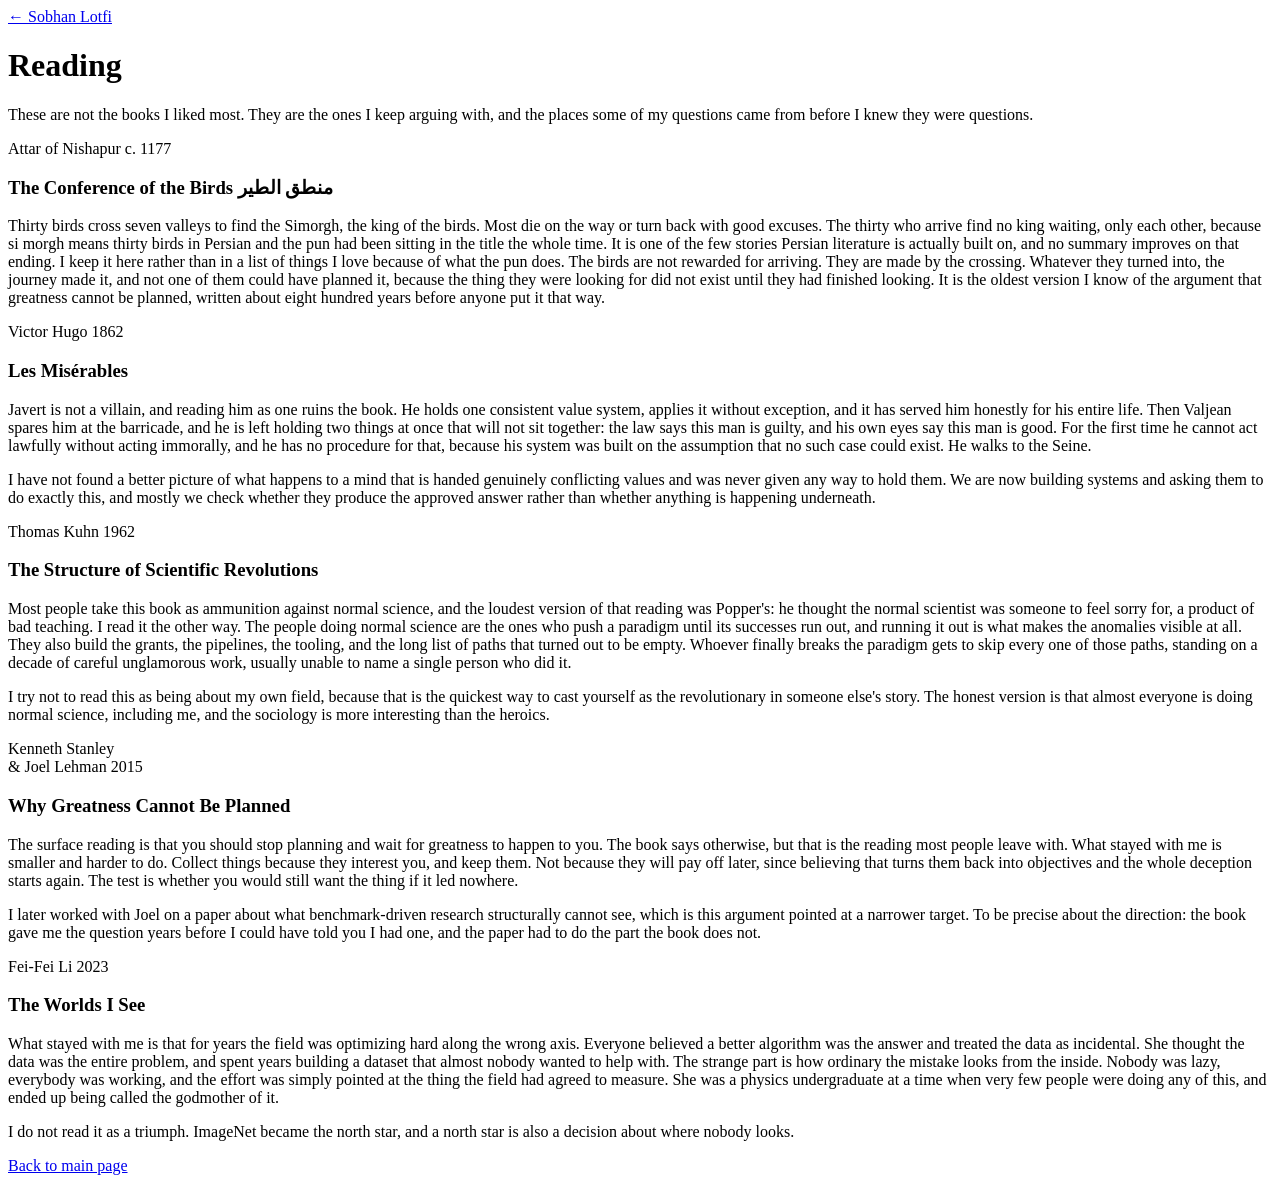
==== reading.html @ d10a9f06 "Add files via upload" ====
<!DOCTYPE html>
<html lang="en">
<head>
<meta charset="utf-8">
<meta name="viewport" content="width=device-width, initial-scale=1">
<title>Reading &middot; Sobhan Lotfi</title>
<meta name="description" content="Books that shaped how I think about evaluation, search, and what measurement can establish.">

<meta property="og:title" content="Reading &middot; Sobhan Lotfi">
<meta property="og:description" content="Books that shaped how I think about evaluation, search, and what measurement can establish.">
<meta property="og:type" content="article">
<meta property="og:url" content="https://sobhan-lotfi.github.io/reading.html">

<link rel="preconnect" href="https://fonts.googleapis.com">
<link rel="preconnect" href="https://fonts.gstatic.com" crossorigin>
<link href="https://fonts.googleapis.com/css2?family=Newsreader:ital,opsz,wght@0,6..72,400;0,6..72,500;1,6..72,400&family=IBM+Plex+Mono:wght@400;500&family=IBM+Plex+Sans:wght@400;500;600&display=swap" rel="stylesheet">
<link rel="stylesheet" href="style.css">
</head>

<body>
<main class="wrap">

  <a class="backlink" href="index.html">&larr; Sobhan Lotfi</a>

  <div class="page-head">
    <h1>Reading</h1>
    <p class="standfirst">These are not the books I liked most. They are the ones I keep arguing with, and the places some of my questions came from before I knew they were questions.</p>
  </div>

  <article class="book">
    <div class="book-meta">
      <span class="who">Attar of Nishapur</span>
      <span class="when">c. 1177</span>
    </div>
    <div>
      <h3>The Conference of the Birds <span class="native">&#1605;&#1606;&#1591;&#1602; &#1575;&#1604;&#1591;&#1740;&#1585;</span></h3>
      <div class="book-note">
        <p>Thirty birds cross seven valleys to find the Simorgh, the king of the birds. Most die on the way or turn back with good excuses. The thirty who arrive find no king waiting, only each other, because si morgh means thirty birds in Persian and the pun had been sitting in the title the whole time. It is one of the few stories Persian literature is actually built on, and no summary improves on that ending. I keep it here rather than in a list of things I love because of what the pun does. The birds are not rewarded for arriving. They are made by the crossing. Whatever they turned into, the journey made it, and not one of them could have planned it, because the thing they were looking for did not exist until they had finished looking. It is the oldest version I know of the argument that greatness cannot be planned, written about eight hundred years before anyone put it that way.</p>
      </div>
    </div>
  </article>

  <article class="book">
    <div class="book-meta">
      <span class="who">Victor Hugo</span>
      <span class="when">1862</span>
    </div>
    <div>
      <h3>Les Mis&eacute;rables</h3>
      <div class="book-note">
        <p>Javert is not a villain, and reading him as one ruins the book. He holds one consistent value system, applies it without exception, and it has served him honestly for his entire life. Then Valjean spares him at the barricade, and he is left holding two things at once that will not sit together: the law says this man is guilty, and his own eyes say this man is good. For the first time he cannot act lawfully without acting immorally, and he has no procedure for that, because his system was built on the assumption that no such case could exist. He walks to the Seine.</p>
        <p>I have not found a better picture of what happens to a mind that is handed genuinely conflicting values and was never given any way to hold them. We are now building systems and asking them to do exactly this, and mostly we check whether they produce the approved answer rather than whether anything is happening underneath.</p>
      </div>
    </div>
  </article>

  <article class="book">
    <div class="book-meta">
      <span class="who">Thomas Kuhn</span>
      <span class="when">1962</span>
    </div>
    <div>
      <h3>The Structure of Scientific Revolutions</h3>
      <div class="book-note">
        <p>Most people take this book as ammunition against normal science, and the loudest version of that reading was Popper's: he thought the normal scientist was someone to feel sorry for, a product of bad teaching. I read it the other way. The people doing normal science are the ones who push a paradigm until its successes run out, and running it out is what makes the anomalies visible at all. They also build the grants, the pipelines, the tooling, and the long list of paths that turned out to be empty. Whoever finally breaks the paradigm gets to skip every one of those paths, standing on a decade of careful unglamorous work, usually unable to name a single person who did it.</p>
        <p>I try not to read this as being about my own field, because that is the quickest way to cast yourself as the revolutionary in someone else's story. The honest version is that almost everyone is doing normal science, including me, and the sociology is more interesting than the heroics.</p>
      </div>
    </div>
  </article>

  <article class="book">
    <div class="book-meta">
      <span class="who">Kenneth Stanley<br>&amp; Joel Lehman</span>
      <span class="when">2015</span>
    </div>
    <div>
      <h3>Why Greatness Cannot Be Planned</h3>
      <div class="book-note">
        <p>The surface reading is that you should stop planning and wait for greatness to happen to you. The book says otherwise, but that is the reading most people leave with. What stayed with me is smaller and harder to do. Collect things because they interest you, and keep them. Not because they will pay off later, since believing that turns them back into objectives and the whole deception starts again. The test is whether you would still want the thing if it led nowhere.</p>
        <p>I later worked with Joel on a paper about what benchmark-driven research structurally cannot see, which is this argument pointed at a narrower target. To be precise about the direction: the book gave me the question years before I could have told you I had one, and the paper had to do the part the book does not.</p>
      </div>
    </div>
  </article>

  <article class="book">
    <div class="book-meta">
      <span class="who">Fei-Fei Li</span>
      <span class="when">2023</span>
    </div>
    <div>
      <h3>The Worlds I See</h3>
      <div class="book-note">
        <p>What stayed with me is that for years the field was optimizing hard along the wrong axis. Everyone believed a better algorithm was the answer and treated the data as incidental. She thought the data was the entire problem, and spent years building a dataset that almost nobody wanted to help with. The strange part is how ordinary the mistake looks from the inside. Nobody was lazy, everybody was working, and the effort was simply pointed at the thing the field had agreed to measure. She was a physics undergraduate at a time when very few people were doing any of this, and ended up being called the godmother of it.</p>
        <p>I do not read it as a triumph. ImageNet became the north star, and a north star is also a decision about where nobody looks.</p>
      </div>
    </div>
  </article>

  <footer>
    <p class="stamp"><a href="index.html">Back to main page</a></p>
  </footer>

</main>
</body>
</html>
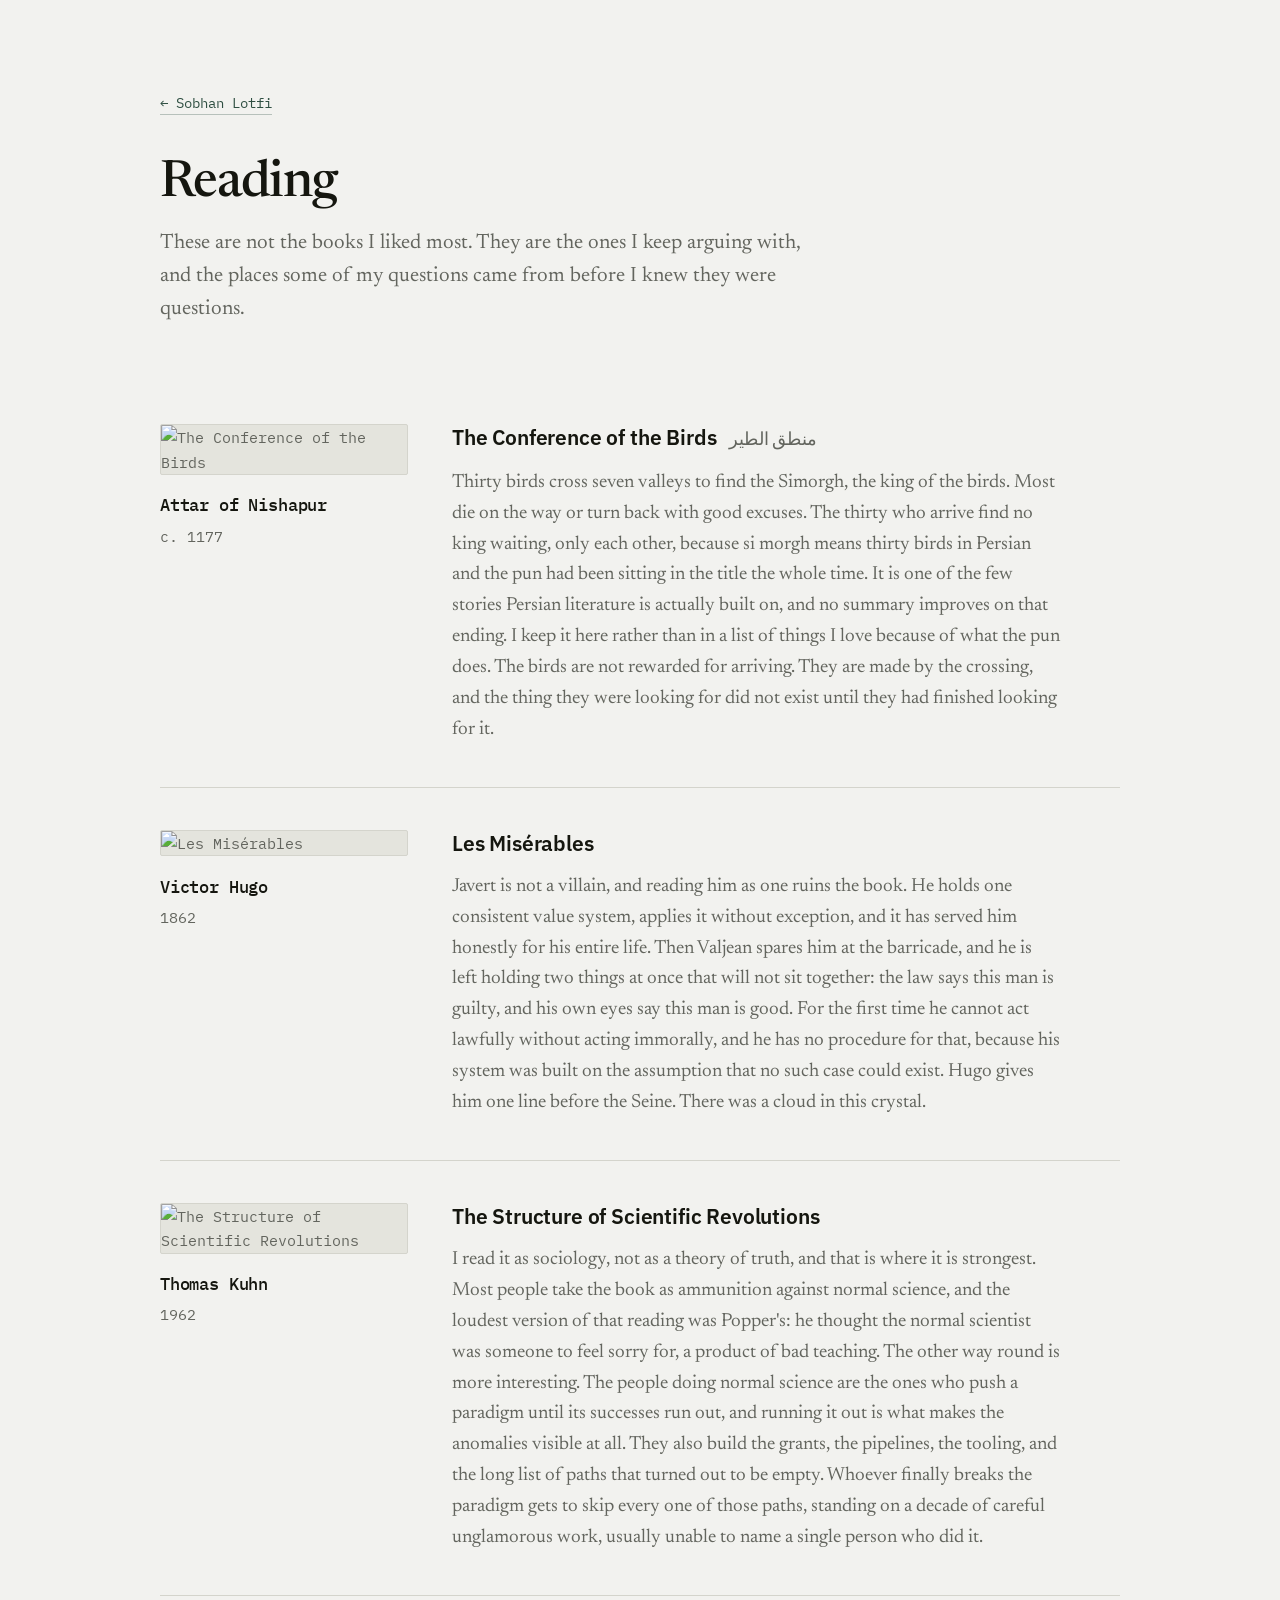
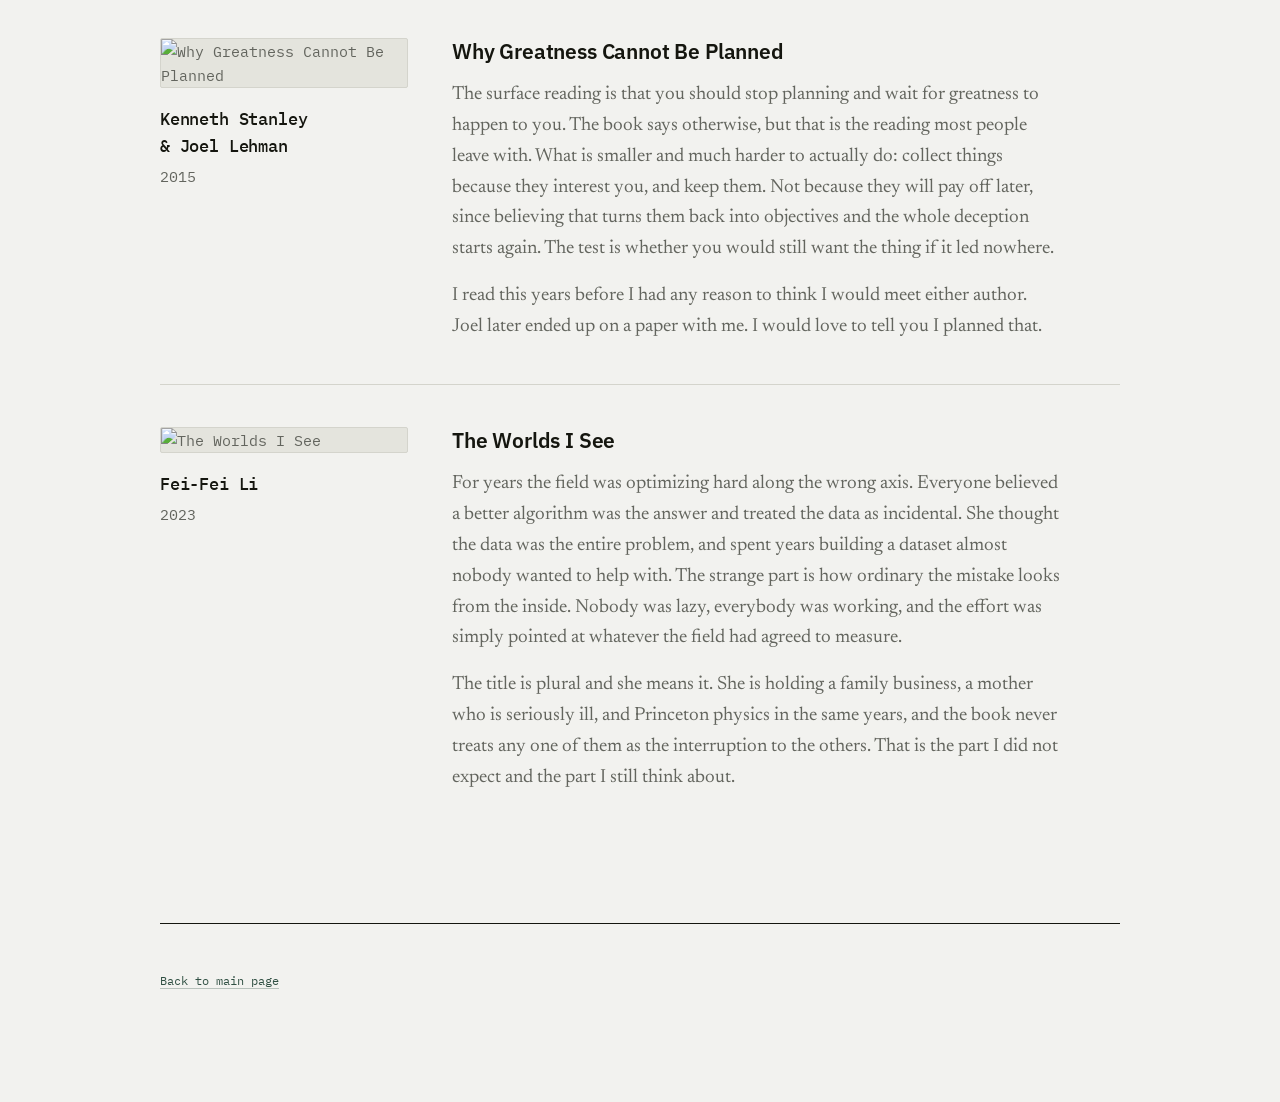
==== commit dbdbdd72: "Update reading.html" ====
--- a/reading.html
+++ b/reading.html
@@ -29,69 +29,72 @@
 
   <article class="book">
     <div class="book-meta">
+      <img class="book-cover" src="attar.webp" alt="The Conference of the Birds">
       <span class="who">Attar of Nishapur</span>
       <span class="when">c. 1177</span>
     </div>
     <div>
       <h3>The Conference of the Birds <span class="native">&#1605;&#1606;&#1591;&#1602; &#1575;&#1604;&#1591;&#1740;&#1585;</span></h3>
       <div class="book-note">
-        <p>Thirty birds cross seven valleys to find the Simorgh, the king of the birds. Most die on the way or turn back with good excuses. The thirty who arrive find no king waiting, only each other, because si morgh means thirty birds in Persian and the pun had been sitting in the title the whole time. It is one of the few stories Persian literature is actually built on, and no summary improves on that ending. I keep it here rather than in a list of things I love because of what the pun does. The birds are not rewarded for arriving. They are made by the crossing. Whatever they turned into, the journey made it, and not one of them could have planned it, because the thing they were looking for did not exist until they had finished looking. It is the oldest version I know of the argument that greatness cannot be planned, written about eight hundred years before anyone put it that way.</p>
+        <p>Thirty birds cross seven valleys to find the Simorgh, the king of the birds. Most die on the way or turn back with good excuses. The thirty who arrive find no king waiting, only each other, because si morgh means thirty birds in Persian and the pun had been sitting in the title the whole time. It is one of the few stories Persian literature is actually built on, and no summary improves on that ending. I keep it here rather than in a list of things I love because of what the pun does. The birds are not rewarded for arriving. They are made by the crossing, and the thing they were looking for did not exist until they had finished looking for it.</p>
       </div>
     </div>
   </article>
 
   <article class="book">
     <div class="book-meta">
+      <img class="book-cover" src="victor.jpg" alt="Les Mis&eacute;rables">
       <span class="who">Victor Hugo</span>
       <span class="when">1862</span>
     </div>
     <div>
       <h3>Les Mis&eacute;rables</h3>
       <div class="book-note">
-        <p>Javert is not a villain, and reading him as one ruins the book. He holds one consistent value system, applies it without exception, and it has served him honestly for his entire life. Then Valjean spares him at the barricade, and he is left holding two things at once that will not sit together: the law says this man is guilty, and his own eyes say this man is good. For the first time he cannot act lawfully without acting immorally, and he has no procedure for that, because his system was built on the assumption that no such case could exist. He walks to the Seine.</p>
-        <p>I have not found a better picture of what happens to a mind that is handed genuinely conflicting values and was never given any way to hold them. We are now building systems and asking them to do exactly this, and mostly we check whether they produce the approved answer rather than whether anything is happening underneath.</p>
+        <p>Javert is not a villain, and reading him as one ruins the book. He holds one consistent value system, applies it without exception, and it has served him honestly for his entire life. Then Valjean spares him at the barricade, and he is left holding two things at once that will not sit together: the law says this man is guilty, and his own eyes say this man is good. For the first time he cannot act lawfully without acting immorally, and he has no procedure for that, because his system was built on the assumption that no such case could exist. Hugo gives him one line before the Seine. There was a cloud in this crystal.</p>
       </div>
     </div>
   </article>
 
   <article class="book">
     <div class="book-meta">
+      <img class="book-cover" src="thomas.jpg" alt="The Structure of Scientific Revolutions">
       <span class="who">Thomas Kuhn</span>
       <span class="when">1962</span>
     </div>
     <div>
       <h3>The Structure of Scientific Revolutions</h3>
       <div class="book-note">
-        <p>Most people take this book as ammunition against normal science, and the loudest version of that reading was Popper's: he thought the normal scientist was someone to feel sorry for, a product of bad teaching. I read it the other way. The people doing normal science are the ones who push a paradigm until its successes run out, and running it out is what makes the anomalies visible at all. They also build the grants, the pipelines, the tooling, and the long list of paths that turned out to be empty. Whoever finally breaks the paradigm gets to skip every one of those paths, standing on a decade of careful unglamorous work, usually unable to name a single person who did it.</p>
-        <p>I try not to read this as being about my own field, because that is the quickest way to cast yourself as the revolutionary in someone else's story. The honest version is that almost everyone is doing normal science, including me, and the sociology is more interesting than the heroics.</p>
+        <p>I read it as sociology, not as a theory of truth, and that is where it is strongest. Most people take the book as ammunition against normal science, and the loudest version of that reading was Popper's: he thought the normal scientist was someone to feel sorry for, a product of bad teaching. The other way round is more interesting. The people doing normal science are the ones who push a paradigm until its successes run out, and running it out is what makes the anomalies visible at all. They also build the grants, the pipelines, the tooling, and the long list of paths that turned out to be empty. Whoever finally breaks the paradigm gets to skip every one of those paths, standing on a decade of careful unglamorous work, usually unable to name a single person who did it.</p>
       </div>
     </div>
   </article>
 
   <article class="book">
     <div class="book-meta">
+      <img class="book-cover" src="joel.jpg" alt="Why Greatness Cannot Be Planned">
       <span class="who">Kenneth Stanley<br>&amp; Joel Lehman</span>
       <span class="when">2015</span>
     </div>
     <div>
       <h3>Why Greatness Cannot Be Planned</h3>
       <div class="book-note">
-        <p>The surface reading is that you should stop planning and wait for greatness to happen to you. The book says otherwise, but that is the reading most people leave with. What stayed with me is smaller and harder to do. Collect things because they interest you, and keep them. Not because they will pay off later, since believing that turns them back into objectives and the whole deception starts again. The test is whether you would still want the thing if it led nowhere.</p>
-        <p>I later worked with Joel on a paper about what benchmark-driven research structurally cannot see, which is this argument pointed at a narrower target. To be precise about the direction: the book gave me the question years before I could have told you I had one, and the paper had to do the part the book does not.</p>
+        <p>The surface reading is that you should stop planning and wait for greatness to happen to you. The book says otherwise, but that is the reading most people leave with. What is smaller and much harder to actually do: collect things because they interest you, and keep them. Not because they will pay off later, since believing that turns them back into objectives and the whole deception starts again. The test is whether you would still want the thing if it led nowhere.</p>
+        <p>I read this years before I had any reason to think I would meet either author. Joel later ended up on a paper with me. I would love to tell you I planned that.</p>
       </div>
     </div>
   </article>
 
   <article class="book">
     <div class="book-meta">
+      <img class="book-cover" src="feifei.webp" alt="The Worlds I See">
       <span class="who">Fei-Fei Li</span>
       <span class="when">2023</span>
     </div>
     <div>
       <h3>The Worlds I See</h3>
       <div class="book-note">
-        <p>What stayed with me is that for years the field was optimizing hard along the wrong axis. Everyone believed a better algorithm was the answer and treated the data as incidental. She thought the data was the entire problem, and spent years building a dataset that almost nobody wanted to help with. The strange part is how ordinary the mistake looks from the inside. Nobody was lazy, everybody was working, and the effort was simply pointed at the thing the field had agreed to measure. She was a physics undergraduate at a time when very few people were doing any of this, and ended up being called the godmother of it.</p>
-        <p>I do not read it as a triumph. ImageNet became the north star, and a north star is also a decision about where nobody looks.</p>
+        <p>For years the field was optimizing hard along the wrong axis. Everyone believed a better algorithm was the answer and treated the data as incidental. She thought the data was the entire problem, and spent years building a dataset almost nobody wanted to help with. The strange part is how ordinary the mistake looks from the inside. Nobody was lazy, everybody was working, and the effort was simply pointed at whatever the field had agreed to measure.</p>
+        <p>The title is plural and she means it. She is holding a family business, a mother who is seriously ill, and Princeton physics in the same years, and the book never treats any one of them as the interruption to the others. That is the part I did not expect and the part I still think about.</p>
       </div>
     </div>
   </article>
--- a/style.css
+++ b/style.css
@@ -0,0 +1,203 @@
+:root{
+  --paper:#F2F2EF;
+  --ink:#15160F;
+  --muted:#63655E;
+  --rule:#D4D4CC;
+  --accent:#2F4F42;
+  --accent-lift:#3F6B58;
+
+  --display:"Newsreader",Georgia,serif;
+  --body:"IBM Plex Sans",system-ui,-apple-system,sans-serif;
+  --mono:"IBM Plex Mono",ui-monospace,Menlo,monospace;
+
+  /* ONE geometry for the whole page. Rail = portrait width. */
+  --rail:248px;
+  --gutter:2.75rem;
+  --indent:calc(var(--rail) + var(--gutter));
+}
+
+*,*::before,*::after{box-sizing:border-box}
+html{-webkit-text-size-adjust:100%}
+body{
+  margin:0;background:var(--paper);color:var(--ink);
+  font-family:var(--body);font-size:17.5px;line-height:1.62;
+  -webkit-font-smoothing:antialiased;
+}
+.wrap{max-width:64rem;margin:0 auto;padding:5.5rem 2rem 7rem}
+
+a{color:var(--accent);text-decoration:none;border-bottom:1px solid rgba(47,79,66,.3)}
+a:hover{color:var(--accent-lift);border-bottom-color:var(--accent-lift)}
+a:focus-visible{outline:2px solid var(--accent);outline-offset:3px;border-radius:2px}
+
+/* ---------- masthead ---------- */
+.masthead{display:grid;grid-template-columns:var(--rail) 1fr;gap:var(--gutter);align-items:start}
+.portrait{
+  width:var(--rail);height:var(--rail);border-radius:2px;overflow:hidden;
+  background:#E4E4DD;border:1px solid var(--rule);
+  display:flex;align-items:center;justify-content:center;
+}
+.portrait img{width:100%;height:100%;object-fit:cover;display:block}
+h1{
+  font-family:var(--display);font-weight:500;
+  font-size:clamp(3rem,7vw,4.1rem);line-height:1;
+  letter-spacing:-.022em;margin:-.5rem 0 .85rem;
+}
+.fields{
+  font-family:var(--mono);font-size:.78rem;letter-spacing:.11em;
+  text-transform:uppercase;color:var(--accent);margin:0 0 1.3rem;
+}
+.affil{font-size:1.02rem;color:var(--muted);margin:0 0 1.4rem;max-width:36rem}
+.affil a{color:var(--muted);border-bottom-color:rgba(99,101,94,.35)}
+.affil a:hover{color:var(--accent);border-bottom-color:var(--accent)}
+.contact{
+  display:flex;flex-wrap:wrap;gap:.5rem 1.5rem;
+  font-family:var(--mono);font-size:.86rem;margin:0;padding:0;list-style:none;
+}
+
+/* ---------- bio + ask: same left edge as the name ---------- */
+.bio{
+  font-family:var(--display);font-size:1.35rem;line-height:1.58;
+  max-width:40rem;margin:3.75rem 0 0 var(--indent);
+}
+.bio p{margin:0 0 1.15rem}
+.bio p:last-child{margin-bottom:0}
+.bio .prior{color:var(--muted);font-size:1.18rem}
+
+.seeking{
+  font-family:var(--mono);font-size:.87rem;line-height:1.72;
+  margin:2.75rem 0 0 var(--indent);padding:1.15rem 1.35rem;
+  border-left:3px solid var(--accent);
+  background:rgba(47,79,66,.05);
+  max-width:40rem;
+}
+
+/* ---------- sections ---------- */
+section{margin-top:5rem}
+h2{
+  font-family:var(--mono);font-size:.78rem;font-weight:500;
+  letter-spacing:.15em;text-transform:uppercase;color:var(--accent);
+  margin:0 0 .5rem;padding-bottom:.85rem;border-bottom:1px solid var(--ink);
+}
+.entry{
+  display:grid;grid-template-columns:var(--rail) 1fr;gap:var(--gutter);
+  padding:2.1rem 0;border-bottom:1px solid var(--rule);
+}
+.entry:last-child{border-bottom:none}
+.meta{font-family:var(--mono);font-size:.95rem;line-height:1.6;color:var(--muted);padding-top:.4rem}
+.venue{display:block;color:var(--ink);font-weight:500;font-size:1.05rem;letter-spacing:-.01em}
+.note{display:block;margin-top:.28rem}
+.stamp-tag{
+  display:inline-block;margin-top:.6rem;
+  font-family:var(--mono);font-size:.78rem;font-weight:500;
+  letter-spacing:.12em;text-transform:uppercase;
+  color:var(--paper);background:var(--accent);
+  padding:.28rem .58rem;border-radius:2px;
+}
+
+.title{font-size:1.26rem;font-weight:600;line-height:1.32;margin:0 0 .5rem;letter-spacing:-.008em}
+.title a{border-bottom-color:transparent}
+.title a:hover{border-bottom-color:var(--accent-lift)}
+.authors{font-size:.97rem;color:var(--muted);margin:0 0 .55rem;line-height:1.55}
+.authors .me{color:var(--ink);font-weight:600}
+.blurb{font-size:1.01rem;color:var(--muted);margin:0;max-width:38rem}
+.links{font-family:var(--mono);font-size:.82rem;margin-top:.7rem;display:flex;flex-wrap:wrap;gap:1.1rem}
+
+.role{font-size:1.26rem;font-weight:600;margin:0 0 .25rem;letter-spacing:-.008em}
+.org{font-size:1.01rem;color:var(--muted);margin:0 0 .4rem}
+.detail{font-size:1.01rem;color:var(--muted);margin:0;max-width:38rem}
+
+.award .title{margin-bottom:.25rem}
+.scale{
+  display:block;font-family:var(--mono);
+  font-size:1.85rem;line-height:1.15;font-weight:500;
+  color:var(--accent);margin-top:.5rem;letter-spacing:-.03em;
+}
+.scale small{display:block;font-size:.78rem;letter-spacing:.09em;
+  text-transform:uppercase;color:var(--muted);margin-top:.45rem;font-weight:400}
+
+footer{
+  margin-top:5.5rem;padding-top:1.75rem;border-top:1px solid var(--ink);
+  font-size:1rem;color:var(--muted);
+}
+footer p{margin:0;max-width:38rem}
+footer .stamp{font-family:var(--mono);font-size:.78rem;margin-top:1.1rem}
+
+/* ---------- mobile: rail collapses, one edge at zero ---------- */
+@media (max-width:820px){
+  :root{--rail:168px;--gutter:1.75rem}
+  body{font-size:16.5px}
+  .wrap{padding:3rem 1.35rem 4rem}
+  .masthead{grid-template-columns:1fr;gap:1.6rem}
+  .portrait{width:168px;height:168px}
+  h1{margin-top:0}
+  .bio,.seeking{margin-left:0;max-width:none}
+  .bio{font-size:1.18rem;margin-top:2.5rem}
+  section{margin-top:3.25rem}
+  .entry{grid-template-columns:1fr;gap:.7rem;padding:1.6rem 0}
+  .meta{padding-top:0;font-size:.9rem}
+  .venue{font-size:.98rem}
+  .venue,.note{display:inline}
+  .note{margin-left:.5rem}
+  .stamp-tag{margin-top:.45rem}
+  .title,.role{font-size:1.14rem}
+  .scale{font-size:1.6rem}
+}
+
+@media (prefers-reduced-motion:no-preference){
+  .wrap>*{animation:rise .5s ease-out backwards}
+  .wrap>*:nth-child(2){animation-delay:.06s}
+  .wrap>*:nth-child(3){animation-delay:.12s}
+  .wrap>*:nth-child(4){animation-delay:.18s}
+  @keyframes rise{from{opacity:0;transform:translateY(6px)}to{opacity:1;transform:none}}
+}
+
+/* ---------- reading page ---------- */
+.backlink{
+  font-family:var(--mono);font-size:.86rem;
+  display:inline-block;margin-bottom:2.75rem;
+}
+.page-head{margin-bottom:3.5rem}
+.page-head h1{font-size:clamp(2.4rem,5vw,3.2rem);margin:0 0 1.1rem}
+.page-head .standfirst{
+  font-family:var(--display);font-size:1.3rem;line-height:1.58;
+  color:var(--muted);max-width:40rem;margin:0;
+}
+.book{
+  display:grid;grid-template-columns:var(--rail) 1fr;gap:var(--gutter);
+  padding:2.6rem 0;border-bottom:1px solid var(--rule);
+}
+.book:last-of-type{border-bottom:none}
+.book-meta{font-family:var(--mono);font-size:.95rem;line-height:1.6;color:var(--muted)}
+.book-cover{
+  display:block;width:100%;height:auto;
+  border:1px solid var(--rule);border-radius:2px;
+  margin-bottom:1.1rem;background:#E4E4DD;
+}
+.book-meta .who{display:block;color:var(--ink);font-weight:500;font-size:1.05rem;letter-spacing:-.01em}
+.book-meta .when{display:block;margin-top:.28rem}
+.book h3{
+  font-size:1.32rem;font-weight:600;line-height:1.32;
+  letter-spacing:-.008em;margin:0 0 .9rem;
+}
+.book h3 .native{
+  font-family:var(--display);font-weight:400;color:var(--muted);
+  font-size:1.15rem;margin-left:.5rem;
+}
+.book-note{
+  font-family:var(--display);font-size:1.19rem;line-height:1.62;
+  color:var(--muted);max-width:38rem;margin:0;
+}
+.book-note p{margin:0 0 1rem}
+.book-note p:last-child{margin-bottom:0}
+.book-note strong{color:var(--ink);font-weight:500}
+@media (max-width:820px){
+  .backlink{margin-bottom:1.75rem}
+  .page-head{margin-bottom:2.25rem}
+  .page-head .standfirst{font-size:1.15rem}
+  .book{grid-template-columns:1fr;gap:.7rem;padding:2rem 0}
+  .book-cover{width:118px;margin-bottom:.75rem}
+  .book-meta .who,.book-meta .when{display:inline}
+  .book-meta .when{margin-left:.5rem}
+  .book h3{font-size:1.16rem}
+  .book-note{font-size:1.08rem;max-width:none}
+}
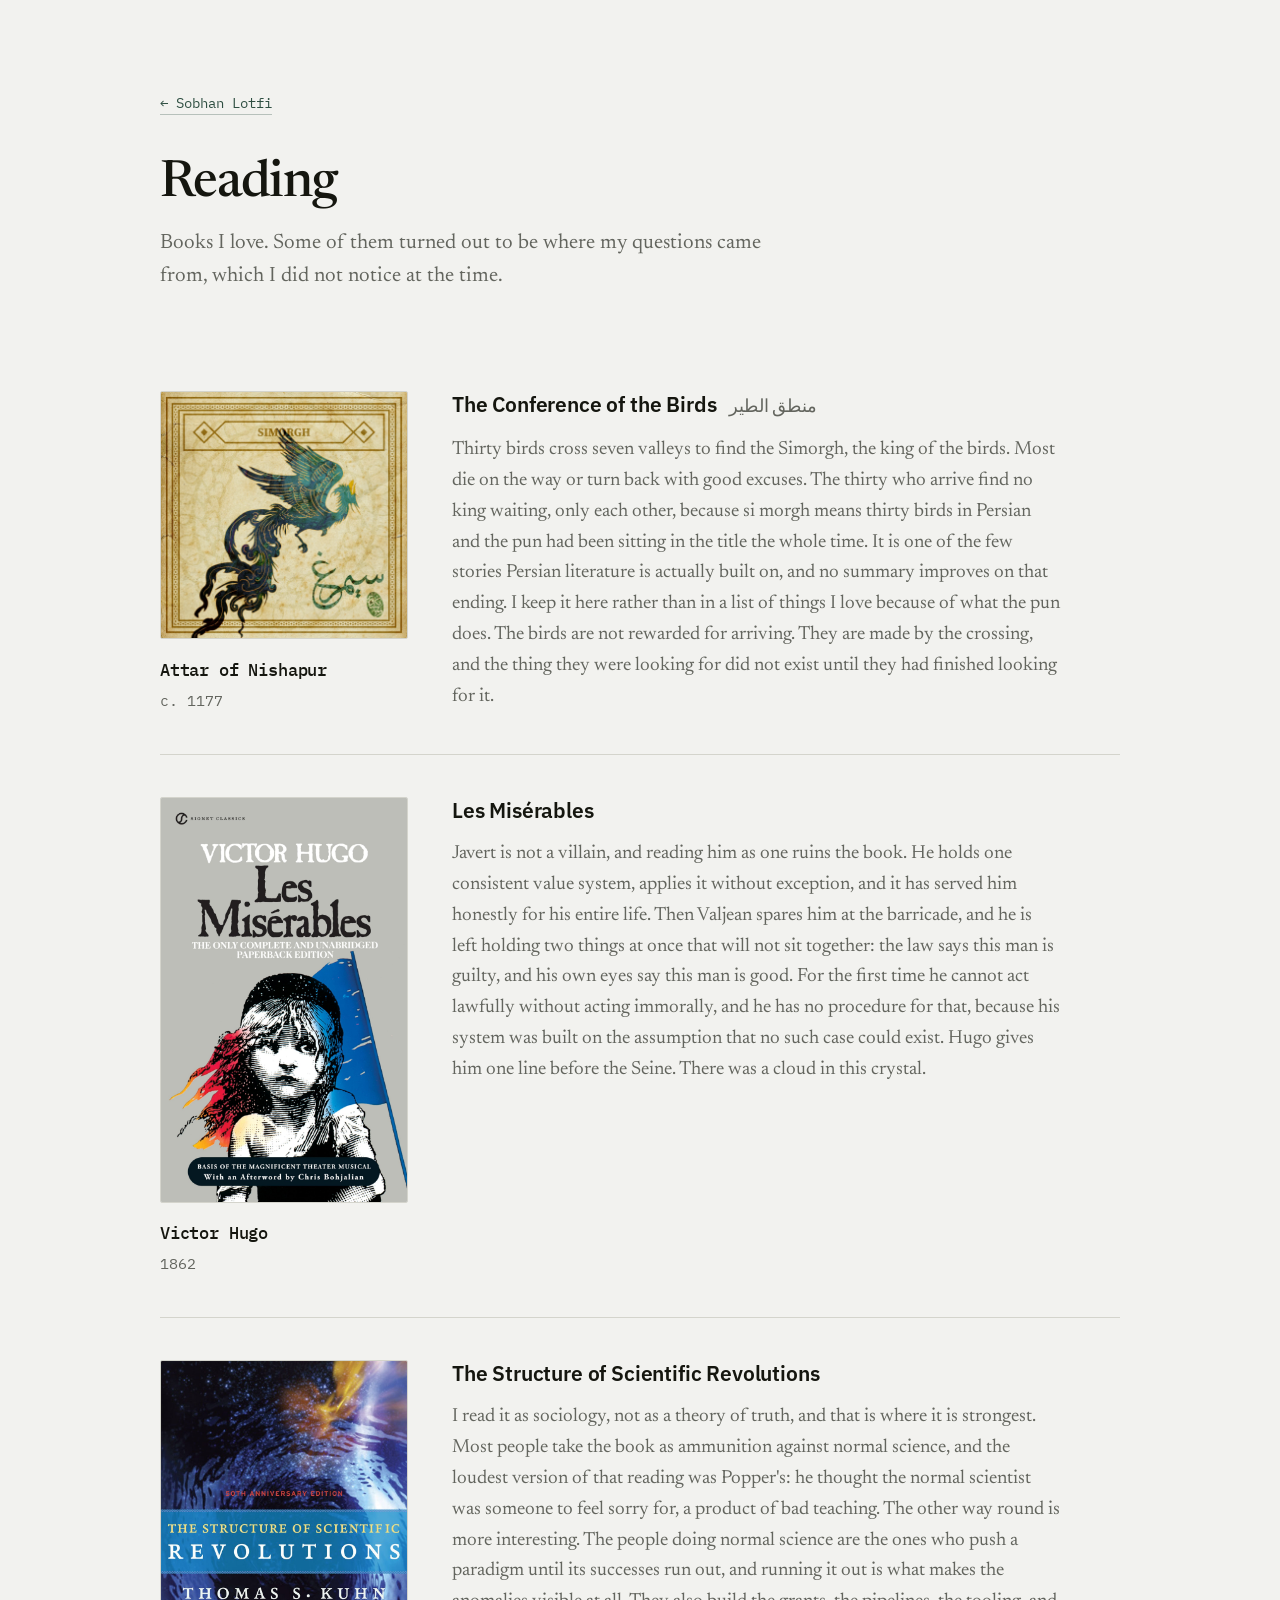
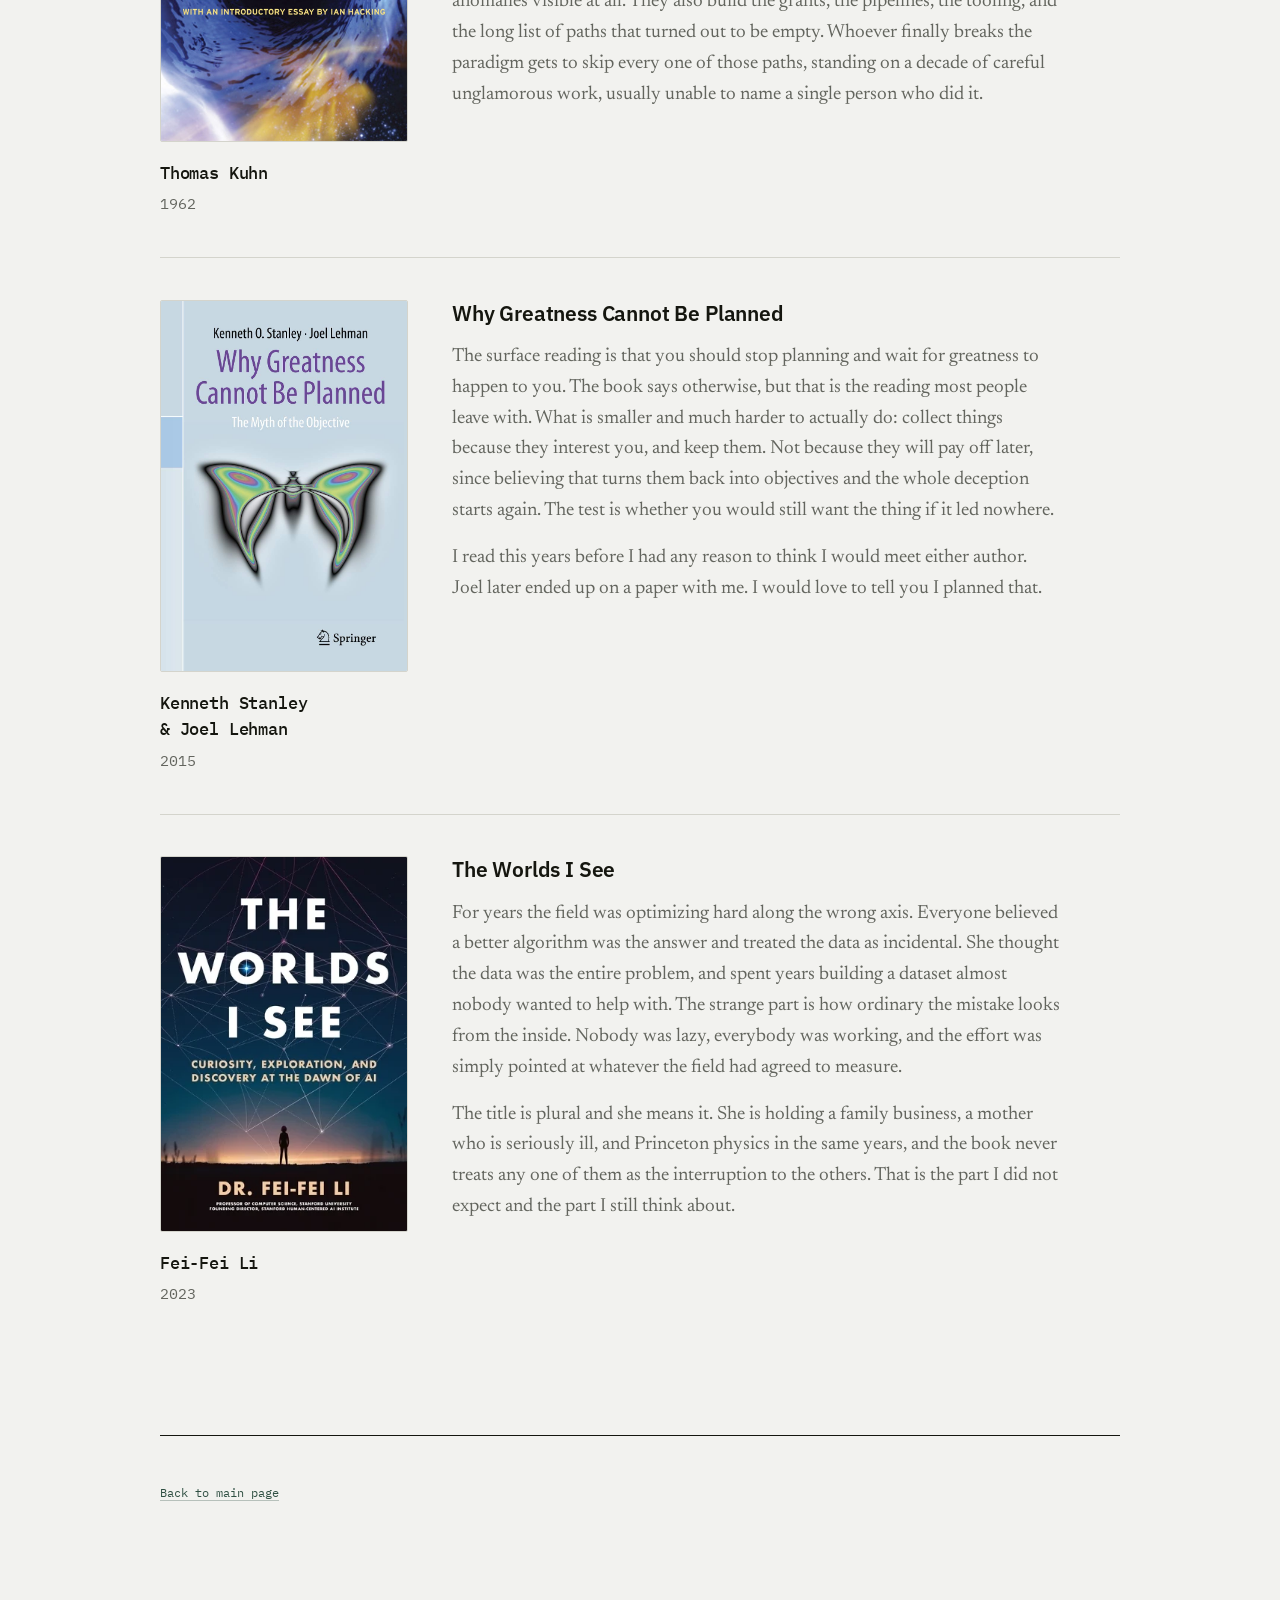
==== commit 172be52d: "Update standfirst paragraph in reading.html" ====
--- a/reading.html
+++ b/reading.html
@@ -24,7 +24,7 @@
 
   <div class="page-head">
     <h1>Reading</h1>
-    <p class="standfirst">These are not the books I liked most. They are the ones I keep arguing with, and the places some of my questions came from before I knew they were questions.</p>
+    <p class="standfirst">Books I love. Some of them turned out to be where my questions came from, which I did not notice at the time.</p>
   </div>
 
   <article class="book">
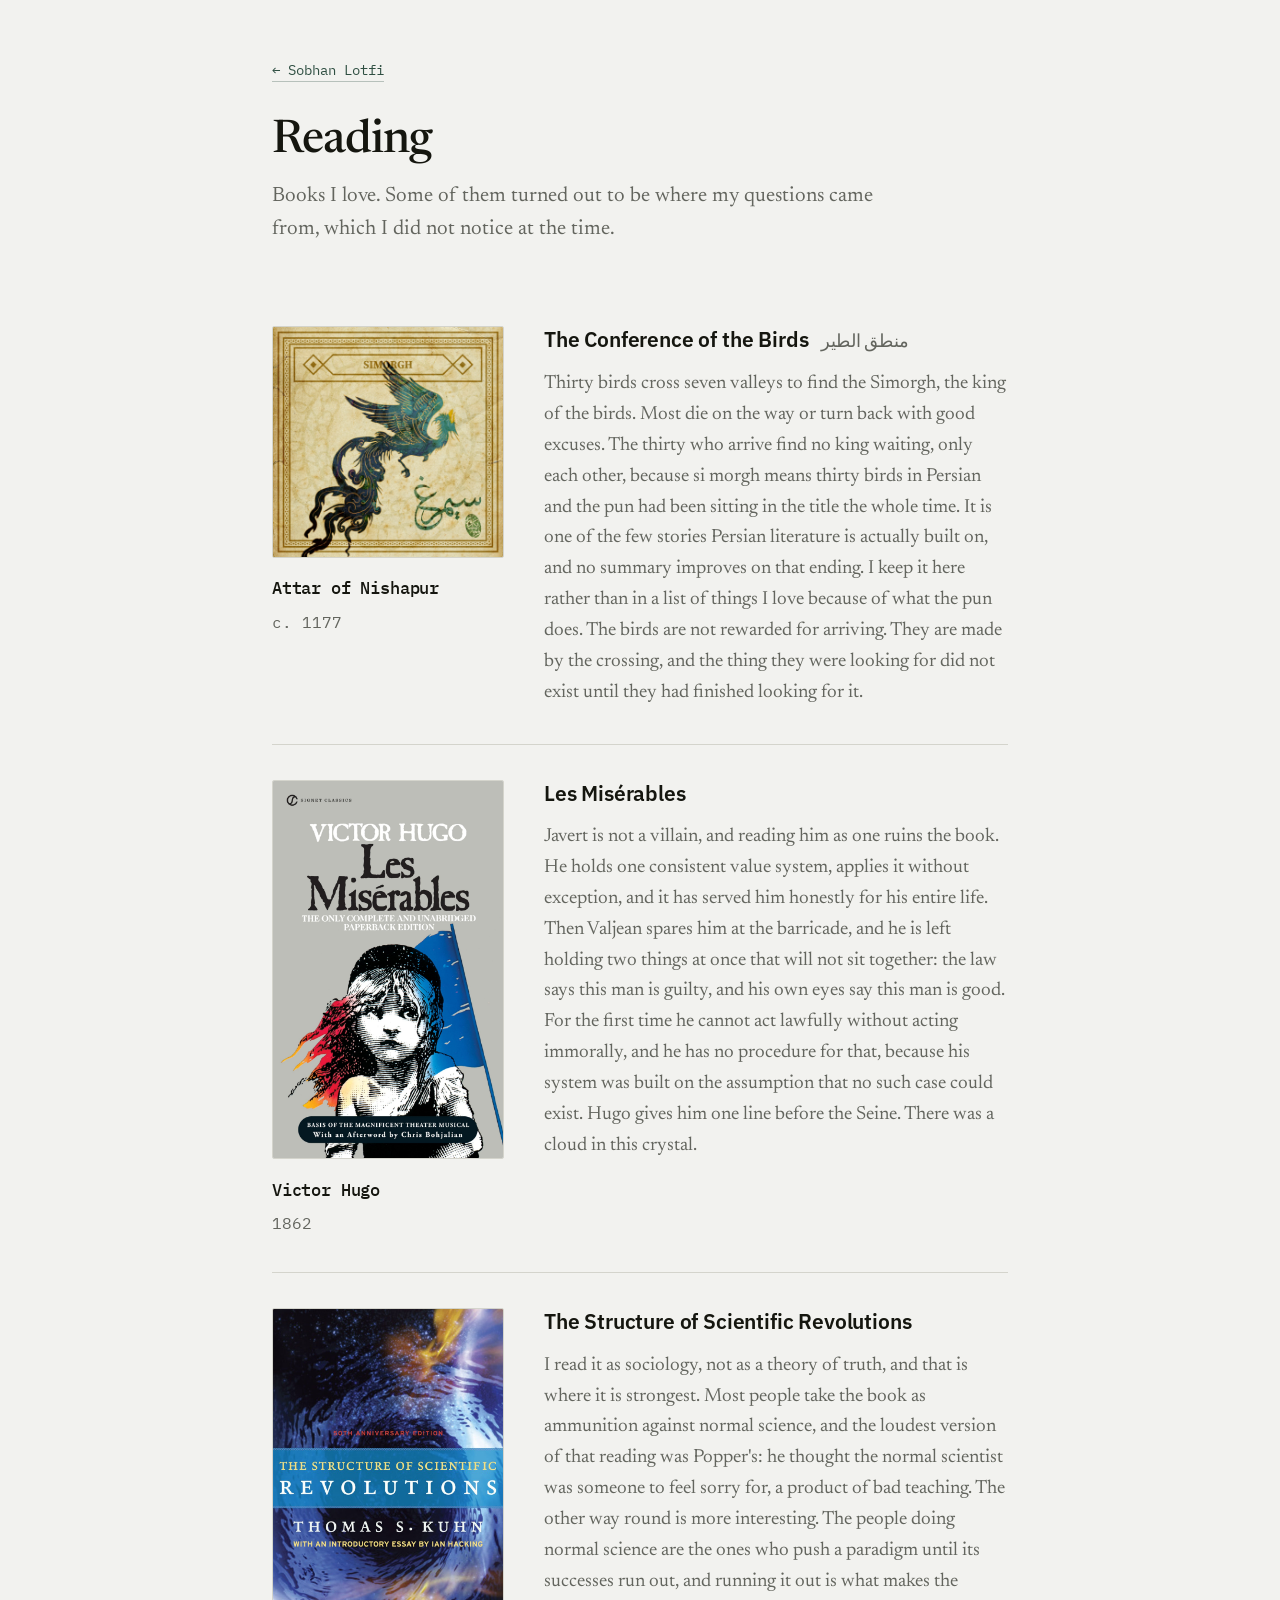
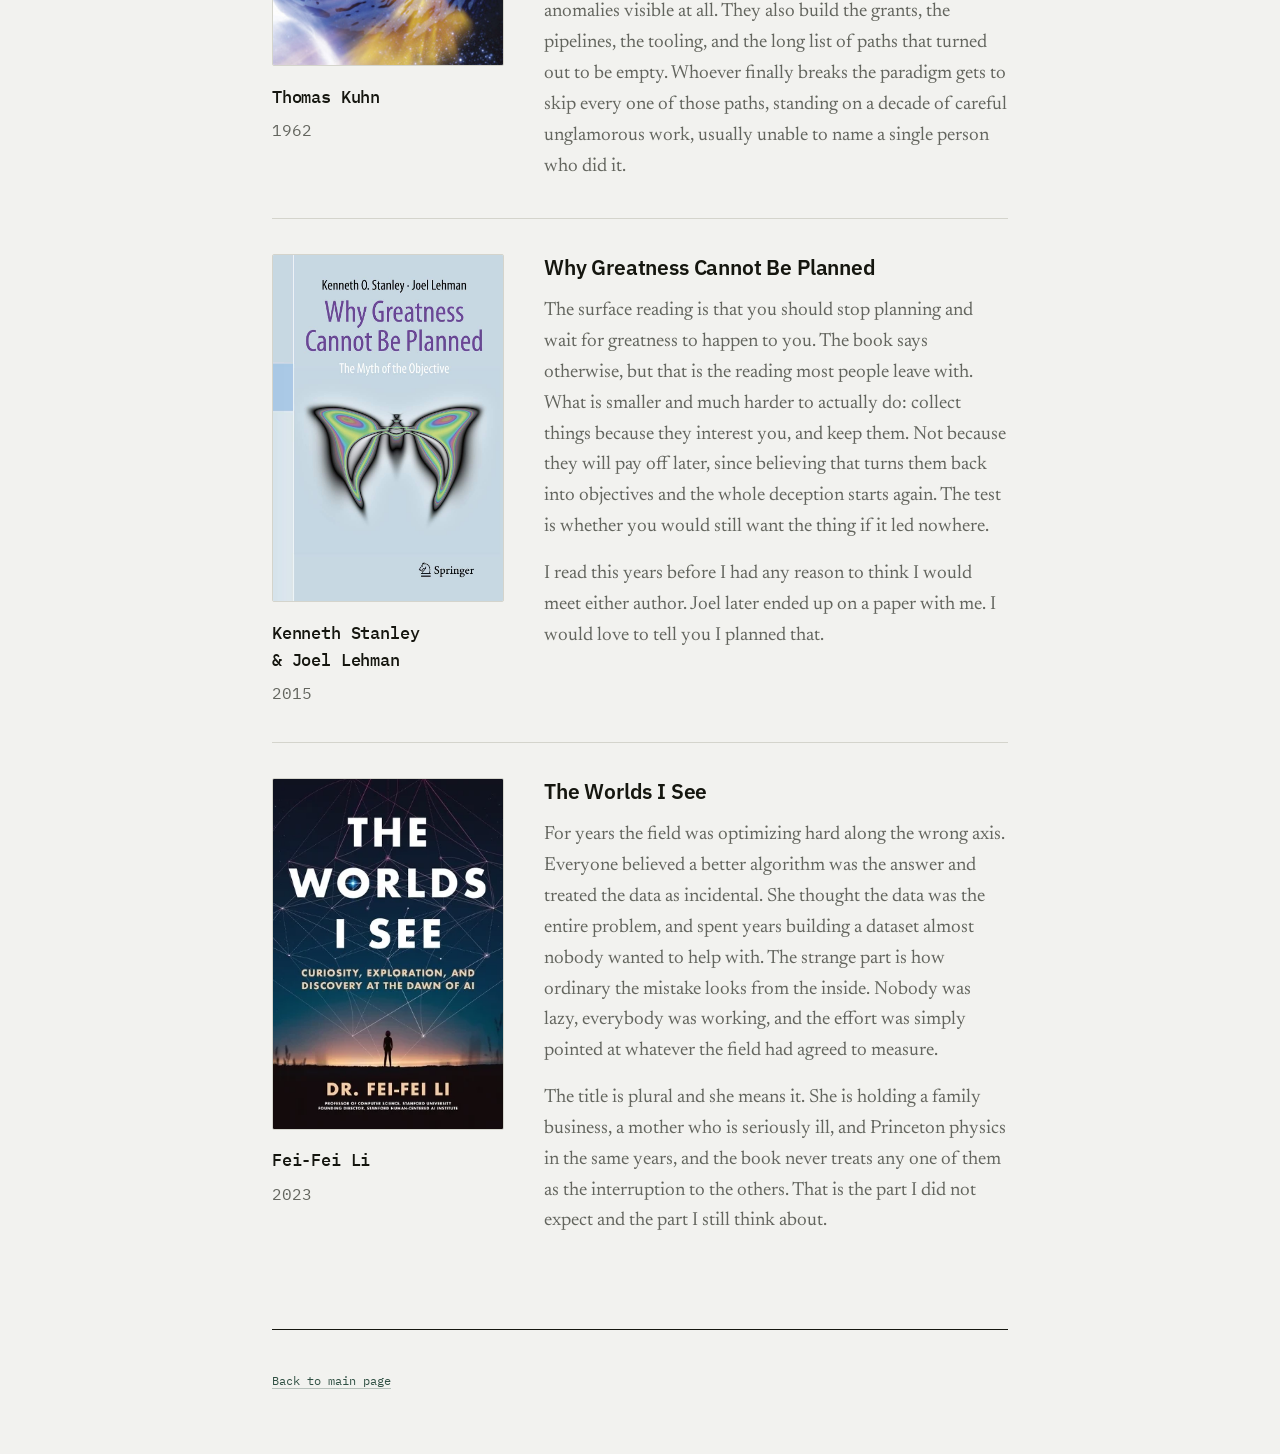
==== commit 7c515535: "Update reading.html" ====
--- a/reading.html
+++ b/reading.html
@@ -5,104 +5,44 @@
 <meta name="viewport" content="width=device-width, initial-scale=1">
 <title>Reading &middot; Sobhan Lotfi</title>
 <meta name="description" content="Books that shaped how I think about evaluation, search, and what measurement can establish.">
-
 <meta property="og:title" content="Reading &middot; Sobhan Lotfi">
 <meta property="og:description" content="Books that shaped how I think about evaluation, search, and what measurement can establish.">
 <meta property="og:type" content="article">
 <meta property="og:url" content="https://sobhan-lotfi.github.io/reading.html">
-
 <link rel="preconnect" href="https://fonts.googleapis.com">
 <link rel="preconnect" href="https://fonts.gstatic.com" crossorigin>
 <link href="https://fonts.googleapis.com/css2?family=Newsreader:ital,opsz,wght@0,6..72,400;0,6..72,500;1,6..72,400&family=IBM+Plex+Mono:wght@400;500&family=IBM+Plex+Sans:wght@400;500;600&display=swap" rel="stylesheet">
 <link rel="stylesheet" href="style.css">
+<script src="motion.js" defer></script>
 </head>
-
 <body>
 <main class="wrap">
-
   <a class="backlink" href="index.html">&larr; Sobhan Lotfi</a>
-
   <div class="page-head">
     <h1>Reading</h1>
     <p class="standfirst">Books I love. Some of them turned out to be where my questions came from, which I did not notice at the time.</p>
   </div>
-
   <article class="book">
-    <div class="book-meta">
-      <img class="book-cover" src="attar.webp" alt="The Conference of the Birds">
-      <span class="who">Attar of Nishapur</span>
-      <span class="when">c. 1177</span>
-    </div>
-    <div>
-      <h3>The Conference of the Birds <span class="native">&#1605;&#1606;&#1591;&#1602; &#1575;&#1604;&#1591;&#1740;&#1585;</span></h3>
-      <div class="book-note">
-        <p>Thirty birds cross seven valleys to find the Simorgh, the king of the birds. Most die on the way or turn back with good excuses. The thirty who arrive find no king waiting, only each other, because si morgh means thirty birds in Persian and the pun had been sitting in the title the whole time. It is one of the few stories Persian literature is actually built on, and no summary improves on that ending. I keep it here rather than in a list of things I love because of what the pun does. The birds are not rewarded for arriving. They are made by the crossing, and the thing they were looking for did not exist until they had finished looking for it.</p>
-      </div>
-    </div>
+    <div class="book-meta"><img class="book-cover" src="attar.webp" alt="The Conference of the Birds"><span class="who">Attar of Nishapur</span><span class="when">c. 1177</span></div>
+    <div><h3>The Conference of the Birds <span class="native">&#1605;&#1606;&#1591;&#1602; &#1575;&#1604;&#1591;&#1740;&#1585;</span></h3><div class="book-note"><p>Thirty birds cross seven valleys to find the Simorgh, the king of the birds. Most die on the way or turn back with good excuses. The thirty who arrive find no king waiting, only each other, because si morgh means thirty birds in Persian and the pun had been sitting in the title the whole time. It is one of the few stories Persian literature is actually built on, and no summary improves on that ending. I keep it here rather than in a list of things I love because of what the pun does. The birds are not rewarded for arriving. They are made by the crossing, and the thing they were looking for did not exist until they had finished looking for it.</p></div></div>
   </article>
-
   <article class="book">
-    <div class="book-meta">
-      <img class="book-cover" src="victor.jpg" alt="Les Mis&eacute;rables">
-      <span class="who">Victor Hugo</span>
-      <span class="when">1862</span>
-    </div>
-    <div>
-      <h3>Les Mis&eacute;rables</h3>
-      <div class="book-note">
-        <p>Javert is not a villain, and reading him as one ruins the book. He holds one consistent value system, applies it without exception, and it has served him honestly for his entire life. Then Valjean spares him at the barricade, and he is left holding two things at once that will not sit together: the law says this man is guilty, and his own eyes say this man is good. For the first time he cannot act lawfully without acting immorally, and he has no procedure for that, because his system was built on the assumption that no such case could exist. Hugo gives him one line before the Seine. There was a cloud in this crystal.</p>
-      </div>
-    </div>
+    <div class="book-meta"><img class="book-cover" src="victor.jpg" alt="Les Mis&eacute;rables"><span class="who">Victor Hugo</span><span class="when">1862</span></div>
+    <div><h3>Les Mis&eacute;rables</h3><div class="book-note"><p>Javert is not a villain, and reading him as one ruins the book. He holds one consistent value system, applies it without exception, and it has served him honestly for his entire life. Then Valjean spares him at the barricade, and he is left holding two things at once that will not sit together: the law says this man is guilty, and his own eyes say this man is good. For the first time he cannot act lawfully without acting immorally, and he has no procedure for that, because his system was built on the assumption that no such case could exist. Hugo gives him one line before the Seine. There was a cloud in this crystal.</p></div></div>
   </article>
-
   <article class="book">
-    <div class="book-meta">
-      <img class="book-cover" src="thomas.jpg" alt="The Structure of Scientific Revolutions">
-      <span class="who">Thomas Kuhn</span>
-      <span class="when">1962</span>
-    </div>
-    <div>
-      <h3>The Structure of Scientific Revolutions</h3>
-      <div class="book-note">
-        <p>I read it as sociology, not as a theory of truth, and that is where it is strongest. Most people take the book as ammunition against normal science, and the loudest version of that reading was Popper's: he thought the normal scientist was someone to feel sorry for, a product of bad teaching. The other way round is more interesting. The people doing normal science are the ones who push a paradigm until its successes run out, and running it out is what makes the anomalies visible at all. They also build the grants, the pipelines, the tooling, and the long list of paths that turned out to be empty. Whoever finally breaks the paradigm gets to skip every one of those paths, standing on a decade of careful unglamorous work, usually unable to name a single person who did it.</p>
-      </div>
-    </div>
+    <div class="book-meta"><img class="book-cover" src="thomas.jpg" alt="The Structure of Scientific Revolutions"><span class="who">Thomas Kuhn</span><span class="when">1962</span></div>
+    <div><h3>The Structure of Scientific Revolutions</h3><div class="book-note"><p>I read it as sociology, not as a theory of truth, and that is where it is strongest. Most people take the book as ammunition against normal science, and the loudest version of that reading was Popper's: he thought the normal scientist was someone to feel sorry for, a product of bad teaching. The other way round is more interesting. The people doing normal science are the ones who push a paradigm until its successes run out, and running it out is what makes the anomalies visible at all. They also build the grants, the pipelines, the tooling, and the long list of paths that turned out to be empty. Whoever finally breaks the paradigm gets to skip every one of those paths, standing on a decade of careful unglamorous work, usually unable to name a single person who did it.</p></div></div>
   </article>
-
   <article class="book">
-    <div class="book-meta">
-      <img class="book-cover" src="joel.jpg" alt="Why Greatness Cannot Be Planned">
-      <span class="who">Kenneth Stanley<br>&amp; Joel Lehman</span>
-      <span class="when">2015</span>
-    </div>
-    <div>
-      <h3>Why Greatness Cannot Be Planned</h3>
-      <div class="book-note">
-        <p>The surface reading is that you should stop planning and wait for greatness to happen to you. The book says otherwise, but that is the reading most people leave with. What is smaller and much harder to actually do: collect things because they interest you, and keep them. Not because they will pay off later, since believing that turns them back into objectives and the whole deception starts again. The test is whether you would still want the thing if it led nowhere.</p>
-        <p>I read this years before I had any reason to think I would meet either author. Joel later ended up on a paper with me. I would love to tell you I planned that.</p>
-      </div>
-    </div>
+    <div class="book-meta"><img class="book-cover" src="joel.jpg" alt="Why Greatness Cannot Be Planned"><span class="who">Kenneth Stanley<br>&amp; Joel Lehman</span><span class="when">2015</span></div>
+    <div><h3>Why Greatness Cannot Be Planned</h3><div class="book-note"><p>The surface reading is that you should stop planning and wait for greatness to happen to you. The book says otherwise, but that is the reading most people leave with. What is smaller and much harder to actually do: collect things because they interest you, and keep them. Not because they will pay off later, since believing that turns them back into objectives and the whole deception starts again. The test is whether you would still want the thing if it led nowhere.</p><p>I read this years before I had any reason to think I would meet either author. Joel later ended up on a paper with me. I would love to tell you I planned that.</p></div></div>
   </article>
-
   <article class="book">
-    <div class="book-meta">
-      <img class="book-cover" src="feifei.webp" alt="The Worlds I See">
-      <span class="who">Fei-Fei Li</span>
-      <span class="when">2023</span>
-    </div>
-    <div>
-      <h3>The Worlds I See</h3>
-      <div class="book-note">
-        <p>For years the field was optimizing hard along the wrong axis. Everyone believed a better algorithm was the answer and treated the data as incidental. She thought the data was the entire problem, and spent years building a dataset almost nobody wanted to help with. The strange part is how ordinary the mistake looks from the inside. Nobody was lazy, everybody was working, and the effort was simply pointed at whatever the field had agreed to measure.</p>
-        <p>The title is plural and she means it. She is holding a family business, a mother who is seriously ill, and Princeton physics in the same years, and the book never treats any one of them as the interruption to the others. That is the part I did not expect and the part I still think about.</p>
-      </div>
-    </div>
+    <div class="book-meta"><img class="book-cover" src="feifei.webp" alt="The Worlds I See"><span class="who">Fei-Fei Li</span><span class="when">2023</span></div>
+    <div><h3>The Worlds I See</h3><div class="book-note"><p>For years the field was optimizing hard along the wrong axis. Everyone believed a better algorithm was the answer and treated the data as incidental. She thought the data was the entire problem, and spent years building a dataset almost nobody wanted to help with. The strange part is how ordinary the mistake looks from the inside. Nobody was lazy, everybody was working, and the effort was simply pointed at whatever the field had agreed to measure.</p><p>The title is plural and she means it. She is holding a family business, a mother who is seriously ill, and Princeton physics in the same years, and the book never treats any one of them as the interruption to the others. That is the part I did not expect and the part I still think about.</p></div></div>
   </article>
-
-  <footer>
-    <p class="stamp"><a href="index.html">Back to main page</a></p>
-  </footer>
-
+  <footer><p class="stamp"><a href="index.html">Back to main page</a></p></footer>
 </main>
 </body>
 </html>
--- a/style.css
+++ b/style.css
@@ -1,170 +1,211 @@
+/* Sobhan Lotfi: personal academic page.
+   Palette, type roles and photo treatment from the original site;
+   layout, oral labels, ledger and service list from the redesign. */
+
 :root{
+  color-scheme:light;
   --paper:#F2F2EF;
   --ink:#15160F;
   --muted:#63655E;
   --rule:#D4D4CC;
   --accent:#2F4F42;
   --accent-lift:#3F6B58;
+  --wash:rgba(47,79,66,.05);
+  --gold:#D9A93A;
+  --live:#3F8A64;
 
   --display:"Newsreader",Georgia,serif;
   --body:"IBM Plex Sans",system-ui,-apple-system,sans-serif;
   --mono:"IBM Plex Mono",ui-monospace,Menlo,monospace;
-
-  /* ONE geometry for the whole page. Rail = portrait width. */
-  --rail:248px;
-  --gutter:2.75rem;
-  --indent:calc(var(--rail) + var(--gutter));
+  --persian:"Gulzar","Noto Nastaliq Urdu",serif;
+
+  --measure:50rem;
+  --photo:232px;
+  --meta-col:9.5rem;
+  --gutter:2.5rem;
+  /* used by the reading page */
+  --rail:232px;
 }
 
 *,*::before,*::after{box-sizing:border-box}
 html{-webkit-text-size-adjust:100%}
 body{
   margin:0;background:var(--paper);color:var(--ink);
-  font-family:var(--body);font-size:17.5px;line-height:1.62;
+  font-family:var(--body);font-size:17px;line-height:1.62;
   -webkit-font-smoothing:antialiased;
 }
-.wrap{max-width:64rem;margin:0 auto;padding:5.5rem 2rem 7rem}
-
-a{color:var(--accent);text-decoration:none;border-bottom:1px solid rgba(47,79,66,.3)}
+p{margin:0}
+.wrap{max-width:var(--measure);margin:0 auto;padding:3.5rem 2rem 4rem}
+
+a{color:var(--accent);text-decoration:none;border-bottom:1px solid rgba(47,79,66,.3);transition:color .15s ease,border-color .15s ease}
 a:hover{color:var(--accent-lift);border-bottom-color:var(--accent-lift)}
 a:focus-visible{outline:2px solid var(--accent);outline-offset:3px;border-radius:2px}
 
 /* ---------- masthead ---------- */
-.masthead{display:grid;grid-template-columns:var(--rail) 1fr;gap:var(--gutter);align-items:start}
+.masthead{
+  display:grid;grid-template-columns:var(--photo) 1fr;gap:var(--gutter);
+  align-items:start;padding-bottom:2.25rem;border-bottom:1px solid var(--rule);
+}
+
+/* square, framed, with the original hard offset shadow;
+   on hover the photo settles toward its shadow */
 .portrait{
-  width:var(--rail);height:var(--rail);border-radius:2px;overflow:hidden;
-  background:#E4E4DD;border:1px solid var(--rule);
-  display:flex;align-items:center;justify-content:center;
-}
-.portrait img{width:100%;height:100%;object-fit:cover;display:block}
+  width:var(--photo);height:var(--photo);border-radius:2px;overflow:hidden;
+  background:#E4E4DD;border:1px solid var(--ink);
+  box-shadow:10px 10px 0 rgba(47,79,66,.13);
+  transition:transform .35s cubic-bezier(.2,.7,.2,1),box-shadow .35s cubic-bezier(.2,.7,.2,1);
+}
+.portrait img{width:100%;height:100%;object-fit:cover;display:block;transition:transform .6s cubic-bezier(.2,.7,.2,1)}
+.portrait:hover{transform:translate(4px,4px);box-shadow:6px 6px 0 rgba(47,79,66,.2)}
+.portrait:hover img{transform:scale(1.03)}
+
 h1{
   font-family:var(--display);font-weight:500;
-  font-size:clamp(3rem,7vw,4.1rem);line-height:1;
-  letter-spacing:-.022em;margin:-.5rem 0 .85rem;
+  font-size:clamp(2.6rem,6vw,3.5rem);line-height:1;
+  letter-spacing:-.022em;margin:.25rem 0 .9rem;
 }
 .fields{
-  font-family:var(--mono);font-size:.78rem;letter-spacing:.11em;
-  text-transform:uppercase;color:var(--accent);margin:0 0 1.3rem;
-}
-.affil{font-size:1.02rem;color:var(--muted);margin:0 0 1.4rem;max-width:36rem}
-.affil a{color:var(--muted);border-bottom-color:rgba(99,101,94,.35)}
-.affil a:hover{color:var(--accent);border-bottom-color:var(--accent)}
-.contact{
-  display:flex;flex-wrap:wrap;gap:.5rem 1.5rem;
-  font-family:var(--mono);font-size:.86rem;margin:0;padding:0;list-style:none;
-}
-
-/* ---------- bio + ask: same left edge as the name ---------- */
-.bio{
-  font-family:var(--display);font-size:1.35rem;line-height:1.58;
-  max-width:40rem;margin:3.75rem 0 0 var(--indent);
-}
-.bio p{margin:0 0 1.15rem}
-.bio p:last-child{margin-bottom:0}
-.bio .prior{color:var(--muted);font-size:1.18rem}
-
+  font-family:var(--mono);font-size:.76rem;letter-spacing:.1em;
+  text-transform:uppercase;color:var(--accent);margin:0 0 .9rem;line-height:1.7;
+}
+.affil{font-size:1rem;color:var(--muted);margin:0 0 1.2rem;max-width:34rem}
+
+.contact{display:flex;flex-wrap:wrap;gap:.55rem;font-family:var(--mono);font-size:.82rem;margin:0;padding:0;list-style:none}
+.contact a{
+  display:inline-flex;align-items:center;gap:.45rem;
+  padding:.4rem .8rem;border:1px solid var(--rule);border-radius:2px;
+  color:var(--ink);background:transparent;
+  transition:background .15s ease,border-color .15s ease,color .15s ease;
+}
+.contact a:hover{background:var(--accent);border-color:var(--accent);color:var(--paper)}
+.contact svg{width:15px;height:15px;fill:none;stroke:currentColor;stroke-width:1.6;stroke-linecap:round;stroke-linejoin:round}
+
+/* ---------- bio + ask ---------- */
+.bio{font-family:var(--display);font-size:1.3rem;line-height:1.58;margin-top:2.25rem}
+.bio .hello{margin-bottom:.4rem}
 .seeking{
-  font-family:var(--mono);font-size:.87rem;line-height:1.72;
-  margin:2.75rem 0 0 var(--indent);padding:1.15rem 1.35rem;
-  border-left:3px solid var(--accent);
-  background:rgba(47,79,66,.05);
-  max-width:40rem;
-}
+  display:flex;align-items:baseline;gap:.7rem;
+  font-family:var(--mono);font-size:.86rem;line-height:1.7;
+  margin-top:1.6rem;padding:.95rem 1.2rem;
+  border-left:3px solid var(--accent);background:var(--wash);
+}
+.dot{position:relative;flex:none;width:8px;height:8px;border-radius:50%;background:var(--live);transform:translateY(-1px)}
+.dot::after{content:"";position:absolute;inset:0;border-radius:50%;background:var(--live);animation:ping 2.6s ease-out infinite}
+@keyframes ping{0%{transform:scale(1);opacity:.45}70%,100%{transform:scale(2.8);opacity:0}}
 
 /* ---------- sections ---------- */
-section{margin-top:5rem}
+section{margin-top:3.5rem}
 h2{
-  font-family:var(--mono);font-size:.78rem;font-weight:500;
-  letter-spacing:.15em;text-transform:uppercase;color:var(--accent);
-  margin:0 0 .5rem;padding-bottom:.85rem;border-bottom:1px solid var(--ink);
-}
-.entry{
-  display:grid;grid-template-columns:var(--rail) 1fr;gap:var(--gutter);
-  padding:2.1rem 0;border-bottom:1px solid var(--rule);
-}
-.entry:last-child{border-bottom:none}
-.meta{font-family:var(--mono);font-size:.95rem;line-height:1.6;color:var(--muted);padding-top:.4rem}
-.venue{display:block;color:var(--ink);font-weight:500;font-size:1.05rem;letter-spacing:-.01em}
-.note{display:block;margin-top:.28rem}
-.stamp-tag{
-  display:inline-block;margin-top:.6rem;
-  font-family:var(--mono);font-size:.78rem;font-weight:500;
-  letter-spacing:.12em;text-transform:uppercase;
-  color:var(--paper);background:var(--accent);
-  padding:.28rem .58rem;border-radius:2px;
-}
-
-.title{font-size:1.26rem;font-weight:600;line-height:1.32;margin:0 0 .5rem;letter-spacing:-.008em}
-.title a{border-bottom-color:transparent}
-.title a:hover{border-bottom-color:var(--accent-lift)}
-.authors{font-size:.97rem;color:var(--muted);margin:0 0 .55rem;line-height:1.55}
-.authors .me{color:var(--ink);font-weight:600}
-.blurb{font-size:1.01rem;color:var(--muted);margin:0;max-width:38rem}
-.links{font-family:var(--mono);font-size:.82rem;margin-top:.7rem;display:flex;flex-wrap:wrap;gap:1.1rem}
-
-.role{font-size:1.26rem;font-weight:600;margin:0 0 .25rem;letter-spacing:-.008em}
-.org{font-size:1.01rem;color:var(--muted);margin:0 0 .4rem}
-.detail{font-size:1.01rem;color:var(--muted);margin:0;max-width:38rem}
-
-.award .title{margin-bottom:.25rem}
-.scale{
-  display:block;font-family:var(--mono);
-  font-size:1.85rem;line-height:1.15;font-weight:500;
-  color:var(--accent);margin-top:.5rem;letter-spacing:-.03em;
-}
-.scale small{display:block;font-size:.78rem;letter-spacing:.09em;
-  text-transform:uppercase;color:var(--muted);margin-top:.45rem;font-weight:400}
-
-footer{
-  margin-top:5.5rem;padding-top:1.75rem;border-top:1px solid var(--ink);
-  font-size:1rem;color:var(--muted);
-}
-footer p{margin:0;max-width:38rem}
-footer .stamp{font-family:var(--mono);font-size:.78rem;margin-top:1.1rem}
-
-/* ---------- mobile: rail collapses, one edge at zero ---------- */
+  display:flex;align-items:center;gap:1rem;margin:0 0 1.4rem;
+  font-family:var(--display);font-style:italic;font-weight:400;font-size:1.45rem;color:var(--ink);
+}
+/* a measuring ruler beside each title */
+h2::after{
+  content:"";flex:1;height:7px;
+  background:
+    linear-gradient(var(--ink),var(--ink)) left bottom/100% 1px no-repeat,
+    repeating-linear-gradient(to right,var(--rule) 0 1px,transparent 1px 12px) left bottom/100% 6px no-repeat;
+}
+
+.row{display:grid;grid-template-columns:var(--meta-col) 1fr;gap:1.5rem}
+.when,.venue{font-family:var(--mono);font-size:1rem;color:var(--muted);padding-top:.2rem;font-variant-numeric:tabular-nums}
+
+/* ---------- publications ---------- */
+.pub,.job{padding:1rem 1rem;margin:0 -1rem;border-radius:3px;transition:background .18s ease}
+.pub:hover,.job:hover{background:rgba(47,79,66,.045)}
+.pub + .pub{margin-top:.75rem}
+
+.venue{display:flex;flex-direction:column;align-items:flex-start;gap:.4rem;color:var(--ink);font-weight:500;font-size:1.15rem;letter-spacing:-.01em}
+.oral{
+  display:inline-flex;align-items:center;gap:.25rem;margin-top:.15rem;
+  font-family:var(--body);font-size:.86rem;font-weight:600;letter-spacing:.01em;
+  color:var(--ink);background:var(--gold);
+  border-radius:2px;padding:.12rem .5rem .12rem .42rem;
+}
+.rarity{font-size:.84rem;color:var(--muted);font-weight:400}
+
+.title{font-size:1.16rem;font-weight:600;line-height:1.32;letter-spacing:-.008em}
+.title a{color:var(--ink);border-bottom-color:transparent}
+.title a:hover{color:var(--accent);border-bottom-color:var(--accent-lift)}
+.authors{margin-top:.35rem;font-size:.9rem;line-height:1.55;color:var(--muted)}
+.me{color:var(--ink);font-weight:600}
+.blurb{margin-top:.5rem;font-size:.98rem;line-height:1.58;color:var(--muted)}
+.links{margin-top:.55rem;display:flex;flex-wrap:wrap;gap:1.1rem;font-family:var(--mono);font-size:.8rem}
+
+/* ---------- experience ---------- */
+.job + .job{margin-top:.5rem}
+.job .role{font-size:1.1rem;font-weight:600;line-height:1.4;letter-spacing:-.008em}
+.job .org{font-size:.95rem;color:var(--muted);margin-top:.1rem}
+.job .detail{margin-top:.3rem;font-size:.97rem;line-height:1.55;color:var(--muted)}
+
+/* ---------- awards: a ledger ---------- */
+.ledger{list-style:none;margin:0;padding:0}
+.ledger li{
+  display:grid;grid-template-columns:var(--meta-col) 1fr auto;gap:1.5rem;align-items:baseline;
+  padding:.85rem 0;border-bottom:1px solid var(--rule);
+}
+.ledger .what{font-size:1.22rem;font-weight:500;line-height:1.4}
+.ledger .figure{
+  text-align:right;font-family:var(--mono);font-variant-numeric:tabular-nums;
+  font-size:1.05rem;font-weight:500;color:var(--accent);white-space:nowrap;letter-spacing:-.02em;
+}
+.ledger .figure small{display:block;font-size:.68rem;letter-spacing:.06em;text-transform:uppercase;color:var(--muted);font-weight:400;margin-top:.15rem}
+
+/* ---------- service ---------- */
+.plain{list-style:none;margin:0;padding:0}
+.plain li{padding:.3rem 0}
+.plain .what{font-size:.98rem}
+
+/* ---------- footer ---------- */
+footer{margin-top:3.5rem;padding-top:1.5rem;border-top:1px solid var(--ink);font-size:1rem;color:var(--muted)}
+footer p{max-width:40rem}
+footer .stamp{font-family:var(--mono);font-size:.78rem;margin-top:1rem}
+
+/* ---------- the top of the page settles in once ---------- */
+@keyframes rise{from{opacity:0;transform:translateY(8px)}to{opacity:1;transform:none}}
+.portrait,.id>*,.bio,.seeking{animation:rise .6s cubic-bezier(.2,.7,.2,1) backwards}
+.id>:nth-child(1){animation-delay:.06s}
+.id>:nth-child(2){animation-delay:.12s}
+.id>:nth-child(3){animation-delay:.18s}
+.id>:nth-child(4){animation-delay:.24s}
+.bio,.seeking{animation-delay:.3s}
+
+@media (prefers-reduced-motion:reduce){
+  *,*::before,*::after{animation:none!important;transition:none!important}
+}
+
+/* ---------- small screens ---------- */
 @media (max-width:820px){
-  :root{--rail:168px;--gutter:1.75rem}
+  :root{--photo:152px;--rail:152px;--gutter:1.5rem}
   body{font-size:16.5px}
-  .wrap{padding:3rem 1.35rem 4rem}
-  .masthead{grid-template-columns:1fr;gap:1.6rem}
-  .portrait{width:168px;height:168px}
+  .wrap{padding:2.25rem 1.25rem 3rem}
+  .masthead{grid-template-columns:1fr;gap:1.4rem;padding-bottom:1.6rem}
+  .portrait{box-shadow:7px 7px 0 rgba(47,79,66,.13)}
   h1{margin-top:0}
-  .bio,.seeking{margin-left:0;max-width:none}
-  .bio{font-size:1.18rem;margin-top:2.5rem}
-  section{margin-top:3.25rem}
-  .entry{grid-template-columns:1fr;gap:.7rem;padding:1.6rem 0}
-  .meta{padding-top:0;font-size:.9rem}
-  .venue{font-size:.98rem}
-  .venue,.note{display:inline}
-  .note{margin-left:.5rem}
-  .stamp-tag{margin-top:.45rem}
-  .title,.role{font-size:1.14rem}
-  .scale{font-size:1.6rem}
-}
-
-@media (prefers-reduced-motion:no-preference){
-  .wrap>*{animation:rise .5s ease-out backwards}
-  .wrap>*:nth-child(2){animation-delay:.06s}
-  .wrap>*:nth-child(3){animation-delay:.12s}
-  .wrap>*:nth-child(4){animation-delay:.18s}
-  @keyframes rise{from{opacity:0;transform:translateY(6px)}to{opacity:1;transform:none}}
-}
-
-/* ---------- reading page ---------- */
+  .bio{font-size:1.18rem;margin-top:1.9rem}
+  section{margin-top:2.5rem}
+  .row{grid-template-columns:1fr;gap:.4rem}
+  .pub,.job{margin:0;padding:.9rem 0}
+  .pub:hover,.job:hover{background:transparent}
+  .venue{flex-direction:row;flex-wrap:wrap;align-items:center}
+  .ledger li{grid-template-columns:1fr auto}
+  .ledger .when{grid-column:1/-1;padding-top:0}
+}
+
+/* ---------- reading page (unchanged from the original) ---------- */
 .backlink{
   font-family:var(--mono);font-size:.86rem;
-  display:inline-block;margin-bottom:2.75rem;
-}
-.page-head{margin-bottom:3.5rem}
-.page-head h1{font-size:clamp(2.4rem,5vw,3.2rem);margin:0 0 1.1rem}
+  display:inline-block;margin-bottom:2.25rem;
+}
+.page-head{margin-bottom:2.75rem}
+.page-head h1{font-size:clamp(2.2rem,5vw,2.9rem);margin:0 0 1rem;display:block}
 .page-head .standfirst{
   font-family:var(--display);font-size:1.3rem;line-height:1.58;
   color:var(--muted);max-width:40rem;margin:0;
 }
 .book{
   display:grid;grid-template-columns:var(--rail) 1fr;gap:var(--gutter);
-  padding:2.6rem 0;border-bottom:1px solid var(--rule);
+  padding:2.2rem 0;border-bottom:1px solid var(--rule);
 }
 .book:last-of-type{border-bottom:none}
 .book-meta{font-family:var(--mono);font-size:.95rem;line-height:1.6;color:var(--muted)}
@@ -191,13 +232,121 @@
 .book-note p:last-child{margin-bottom:0}
 .book-note strong{color:var(--ink);font-weight:500}
 @media (max-width:820px){
-  .backlink{margin-bottom:1.75rem}
-  .page-head{margin-bottom:2.25rem}
+  .backlink{margin-bottom:1.5rem}
+  .page-head{margin-bottom:2rem}
   .page-head .standfirst{font-size:1.15rem}
-  .book{grid-template-columns:1fr;gap:.7rem;padding:2rem 0}
+  .book{grid-template-columns:1fr;gap:.7rem;padding:1.75rem 0}
   .book-cover{width:118px;margin-bottom:.75rem}
   .book-meta .who,.book-meta .when{display:inline}
   .book-meta .when{margin-left:.5rem}
   .book h3{font-size:1.16rem}
   .book-note{font-size:1.08rem;max-width:none}
 }
+/* =============================================================
+   Approved motion enhancements (balanced). Layout unchanged.
+   All entrance effects are opt-in via .motion-ready, added by JS.
+   ============================================================= */
+
+/* 1. Name types over an invisible, full-size original that reserves
+   its exact space. Nothing below the h1 moves during typing. */
+.id h1.typing-name{position:relative}
+.id h1.typing-name .typing-source{visibility:hidden}
+.id h1 .typing-overlay{
+  position:absolute;left:0;top:0;white-space:nowrap;
+  font:inherit;letter-spacing:inherit;line-height:inherit;
+  pointer-events:none;
+}
+.id h1 .typing-caret{
+  display:inline-block;height:.79em;margin-left:.07em;
+  border-right:2px solid var(--accent);vertical-align:-.07em;
+  animation:caret-blink .72s steps(1,end) infinite;
+}
+@keyframes caret-blink{50%{opacity:0}}
+
+/* 2. Portrait: restrained 3D tilt, without altering the photo's box. */
+@media (hover:hover) and (pointer:fine){
+  .portrait{
+    transform:perspective(800px) rotateX(var(--tilt-x,0deg)) rotateY(var(--tilt-y,0deg)) translate3d(var(--portrait-shift,0px),var(--portrait-shift,0px),0);
+    transition:transform .36s cubic-bezier(.22,1,.36,1),box-shadow .36s cubic-bezier(.22,1,.36,1);
+    will-change:transform;
+  }
+  .portrait:hover{
+    --portrait-shift:4px;
+    transform:perspective(800px) rotateX(var(--tilt-x,0deg)) rotateY(var(--tilt-y,0deg)) translate3d(4px,4px,0);
+    box-shadow:6px 6px 0 rgba(47,79,66,.22);
+  }
+}
+
+/* 3. Section ruler grows from the start of the heading. */
+.motion-ready section h2::after{
+  transform:scaleX(0);transform-origin:left center;
+  opacity:.2;
+  transition:transform .8s cubic-bezier(.16,1,.3,1),opacity .55s ease;
+}
+.motion-ready section.section-visible h2::after{transform:scaleX(1);opacity:1}
+
+/* 4. Publication title responds to row hover without reflow. */
+@media (hover:hover){
+  .pub .title{
+    transition:transform .25s cubic-bezier(.22,1,.36,1);
+  }
+  .pub:hover .title{transform:translateX(3px)}
+  .pub .title a::after{
+    content:"↗";display:inline-block;width:0;overflow:visible;
+    opacity:0;transform:translate(0,3px);
+    color:var(--accent);font-family:var(--mono);font-size:.8em;
+    transition:opacity .22s ease,transform .22s ease;
+    pointer-events:none;
+  }
+  .pub:hover .title a::after,.pub .title a:focus-visible::after{
+    opacity:1;transform:translate(5px,-1px);
+  }
+}
+
+/* 6. Content comes up into place, once, as it scrolls into view. */
+.motion-ready .reveal-item{
+  opacity:0;transform:translateY(13px);
+  transition:opacity .6s ease,transform .65s cubic-bezier(.16,1,.3,1);
+  transition-delay:var(--reveal-delay,0ms);
+}
+.motion-ready .reveal-item.is-revealed{opacity:1;transform:translateY(0)}
+/* Keep hover transforms on descendant text, never on the reveal item. */
+
+/* 7. Contact icons and buttons react gently to the pointer. */
+.contact a{
+  transition:background .22s ease,border-color .22s ease,color .22s ease,
+             transform .3s cubic-bezier(.22,1,.36,1),box-shadow .3s ease;
+}
+.contact svg{transition:transform .28s cubic-bezier(.22,1,.36,1)}
+@media (hover:hover){
+  .contact a:hover{transform:translateY(-2px);box-shadow:0 3px 0 rgba(47,79,66,.16)}
+  .contact a:hover svg{transform:translate(1px,-1px)}
+}
+.contact a:active{transform:translateY(0);box-shadow:none}
+
+/* 9. Reading page book covers rise into place and lift on hover. */
+.motion-ready .book-cover{
+  opacity:0;transform:translateY(10px) scale(.985);
+  transition:opacity .7s ease,transform .65s cubic-bezier(.16,1,.3,1),
+             box-shadow .35s ease;
+}
+.motion-ready .book.is-revealed .book-cover{opacity:1;transform:translateY(0) scale(1)}
+@media (hover:hover){
+  .motion-ready .book.is-revealed .book-cover:hover{
+    transform:translateY(-5px) rotate(-.6deg);
+    box-shadow:8px 11px 18px rgba(21,22,15,.12);
+  }
+}
+/* The book body itself is intentionally left stationary so cover
+   motion doesn't collide with the independent row reveal. */
+
+/* Accessibility and touch: preserve all existing visible content. */
+@media (prefers-reduced-motion:reduce){
+  .id h1 .typing-source{visibility:visible!important}
+  .id h1 .typing-overlay{display:none!important}
+  .motion-ready .reveal-item,.motion-ready .book-cover{
+    opacity:1!important;transform:none!important;
+  }
+  .motion-ready section h2::after{transform:none!important;opacity:1!important}
+  .portrait,.portrait:hover{transform:none!important;will-change:auto!important}
+}
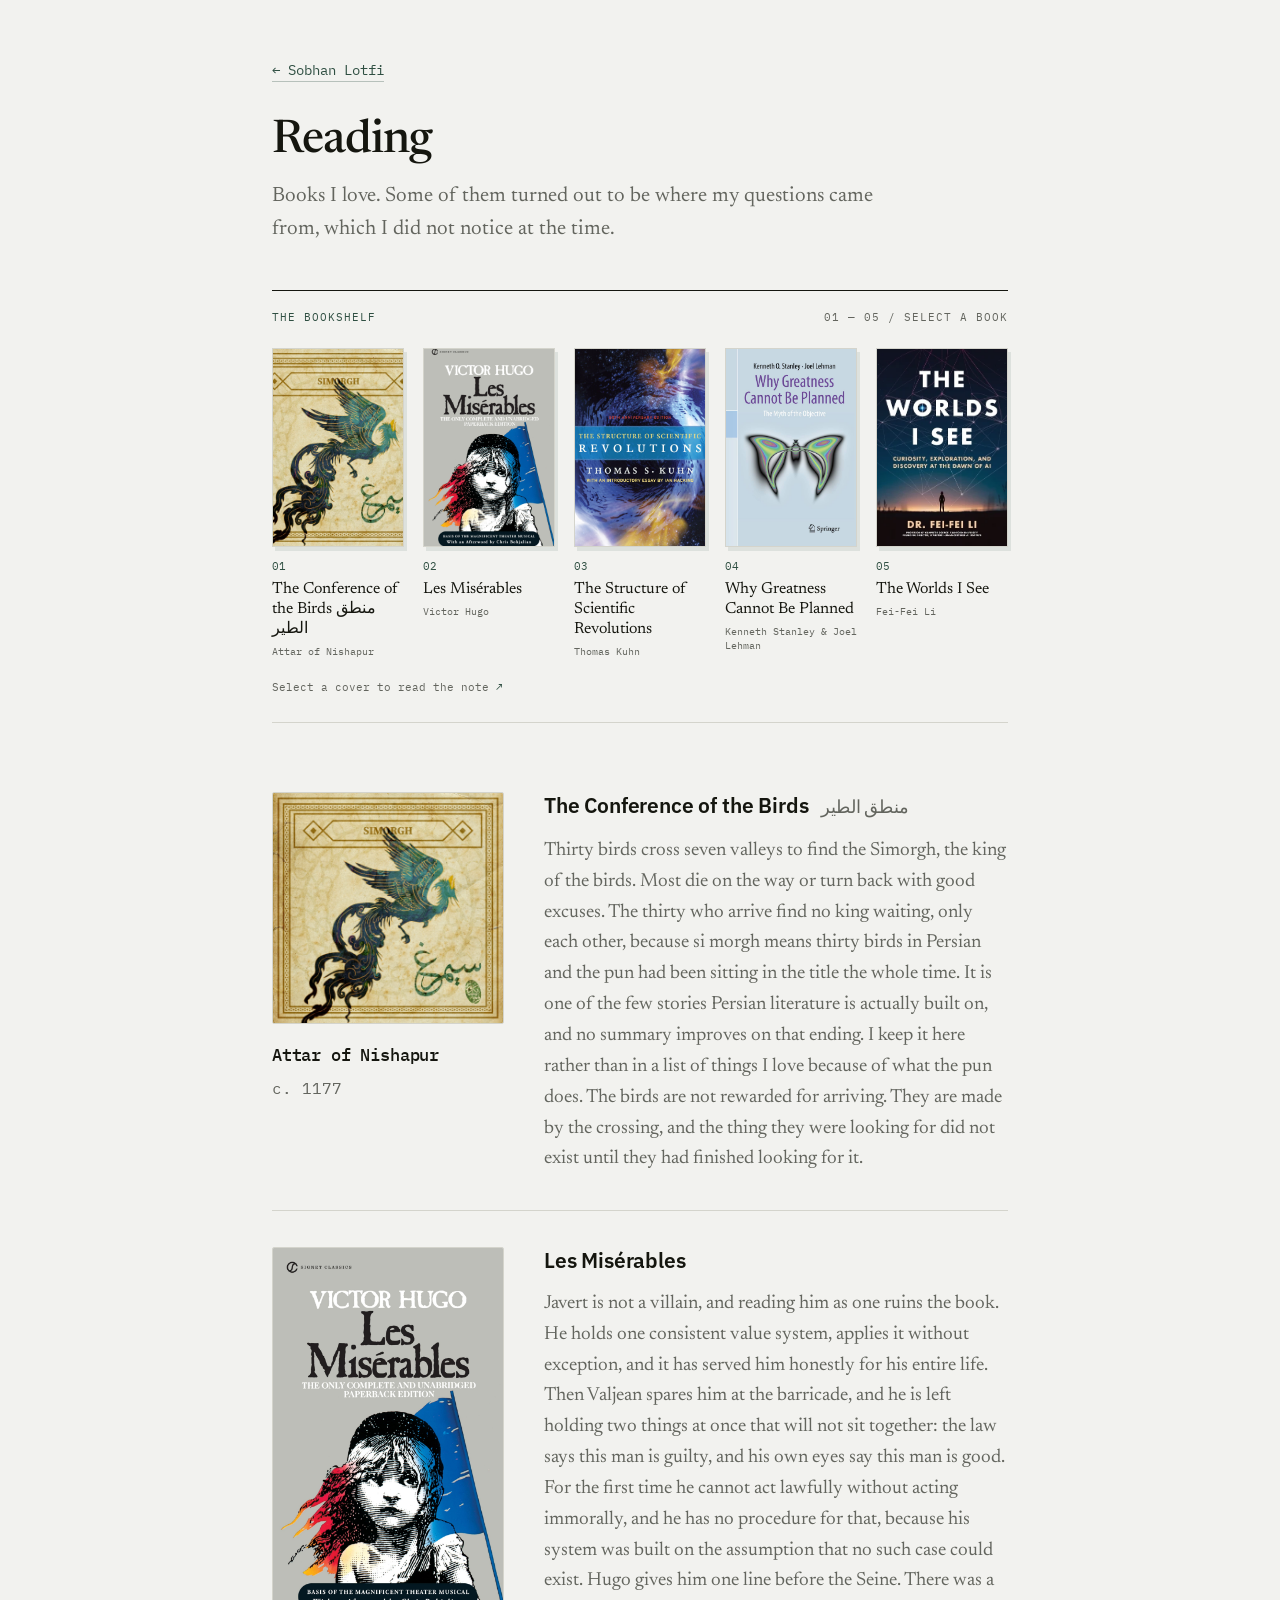
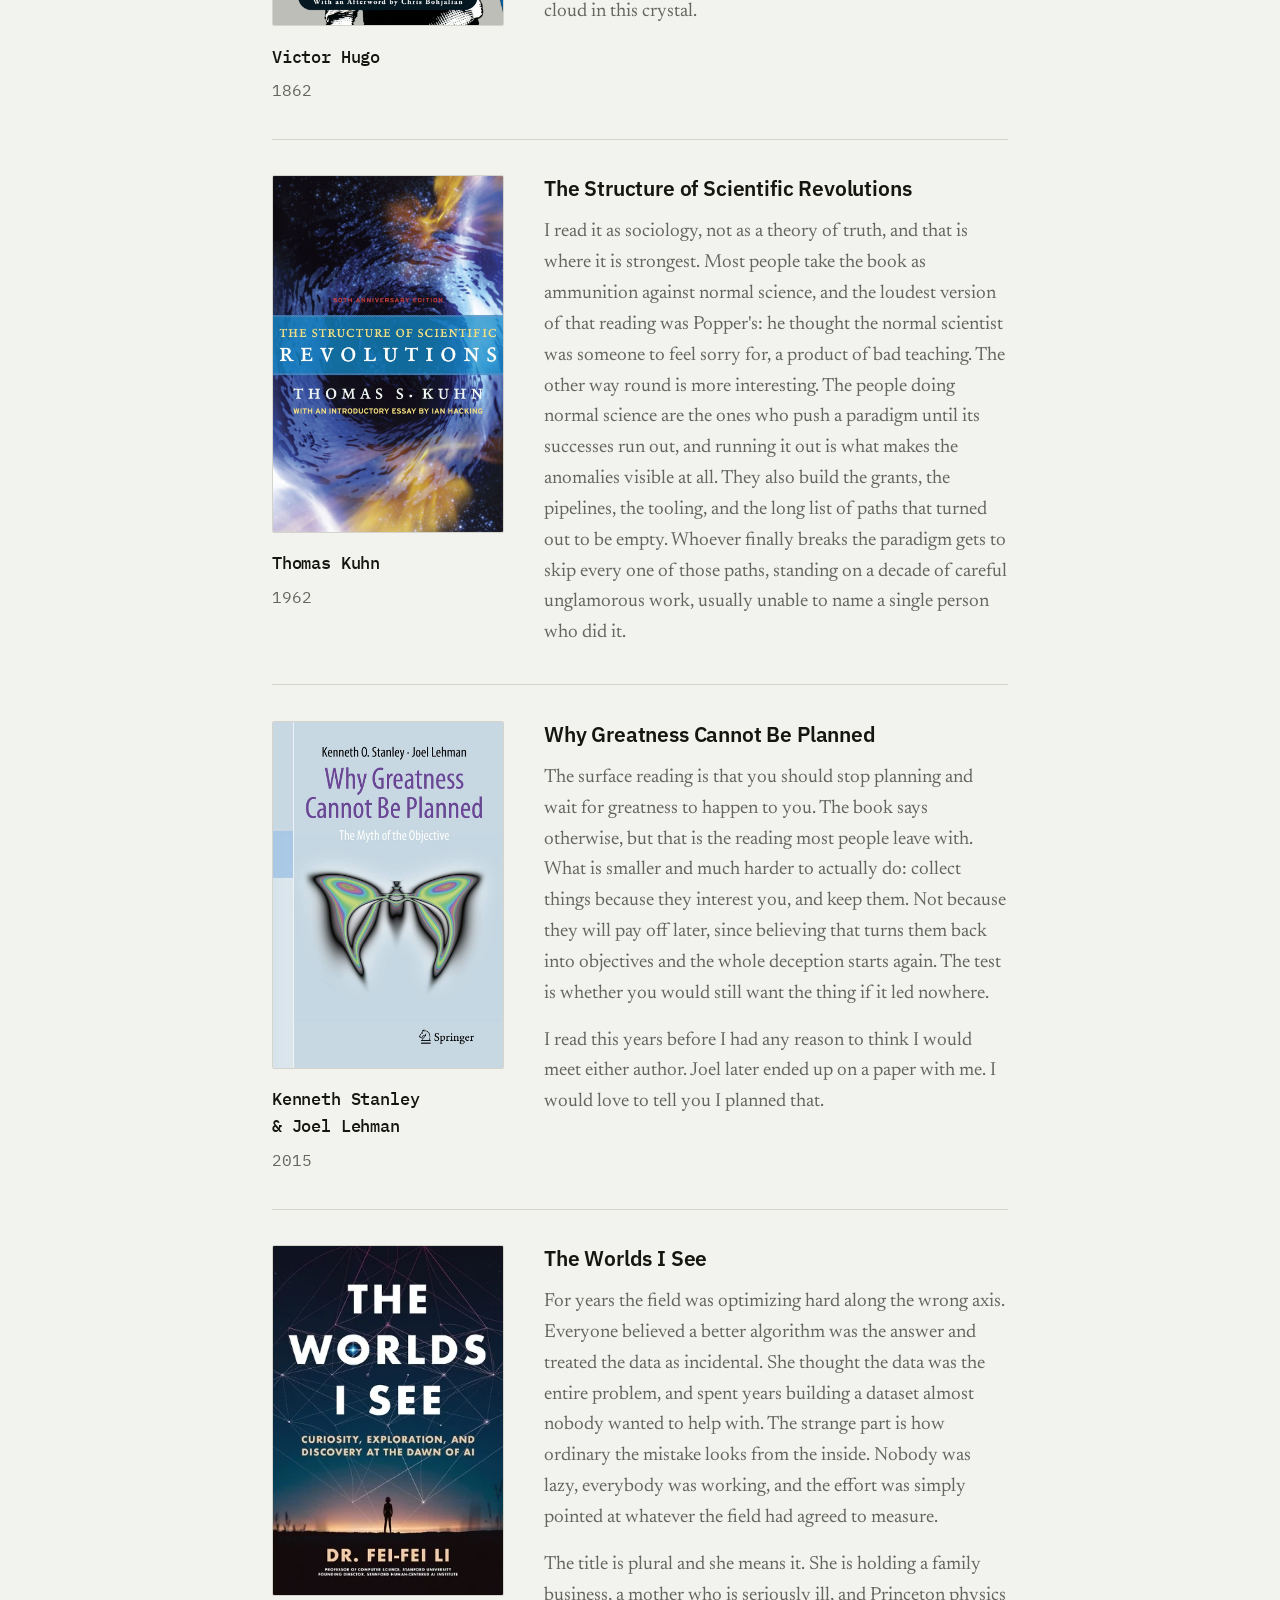
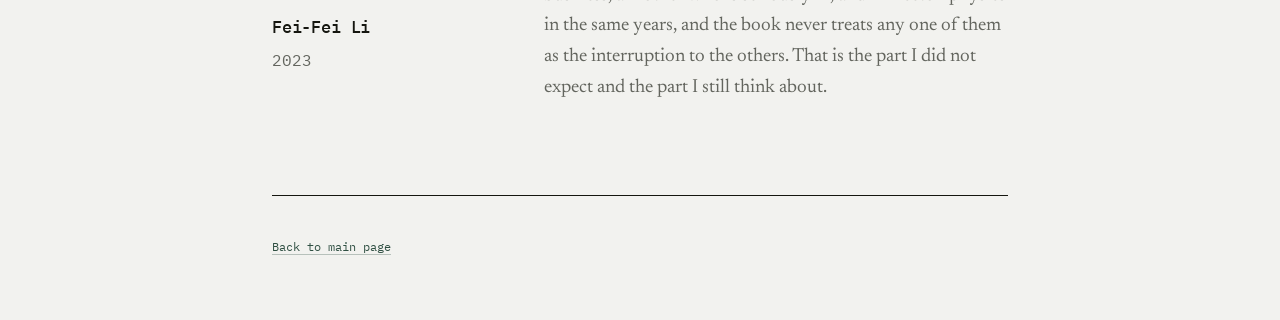
==== commit 9923d588: "Update reading.html" ====
--- a/reading.html
+++ b/reading.html
@@ -1,48 +1,75 @@
 <!DOCTYPE html>
+
 <html lang="en">
 <head>
-<meta charset="utf-8">
-<meta name="viewport" content="width=device-width, initial-scale=1">
-<title>Reading &middot; Sobhan Lotfi</title>
-<meta name="description" content="Books that shaped how I think about evaluation, search, and what measurement can establish.">
-<meta property="og:title" content="Reading &middot; Sobhan Lotfi">
-<meta property="og:description" content="Books that shaped how I think about evaluation, search, and what measurement can establish.">
-<meta property="og:type" content="article">
-<meta property="og:url" content="https://sobhan-lotfi.github.io/reading.html">
-<link rel="preconnect" href="https://fonts.googleapis.com">
-<link rel="preconnect" href="https://fonts.gstatic.com" crossorigin>
-<link href="https://fonts.googleapis.com/css2?family=Newsreader:ital,opsz,wght@0,6..72,400;0,6..72,500;1,6..72,400&family=IBM+Plex+Mono:wght@400;500&family=IBM+Plex+Sans:wght@400;500;600&display=swap" rel="stylesheet">
-<link rel="stylesheet" href="style.css">
-<script src="motion.js" defer></script>
+<meta charset="utf-8"/>
+<meta content="width=device-width, initial-scale=1" name="viewport"/>
+<title>Reading · Sobhan Lotfi</title>
+<meta content="Books that shaped how I think about evaluation, search, and what measurement can establish." name="description"/>
+<meta content="Reading · Sobhan Lotfi" property="og:title"/>
+<meta content="Books that shaped how I think about evaluation, search, and what measurement can establish." property="og:description"/>
+<meta content="article" property="og:type"/>
+<meta content="https://sobhan-lotfi.github.io/reading.html" property="og:url"/>
+<link href="https://fonts.googleapis.com" rel="preconnect"/>
+<link crossorigin="" href="https://fonts.gstatic.com" rel="preconnect"/>
+<link href="https://fonts.googleapis.com/css2?family=Newsreader:ital,opsz,wght@0,6..72,400;0,6..72,500;1,6..72,400&amp;family=IBM+Plex+Mono:wght@400;500&amp;family=IBM+Plex+Sans:wght@400;500;600&amp;display=swap" rel="stylesheet"/>
+<link href="style.css" rel="stylesheet"/>
+<script defer="" src="motion.js"></script>
 </head>
 <body>
 <main class="wrap">
-  <a class="backlink" href="index.html">&larr; Sobhan Lotfi</a>
-  <div class="page-head">
-    <h1>Reading</h1>
-    <p class="standfirst">Books I love. Some of them turned out to be where my questions came from, which I did not notice at the time.</p>
+<a class="backlink" href="index.html">← Sobhan Lotfi</a>
+<div class="page-head">
+<h1>Reading</h1>
+<p class="standfirst">Books I love. Some of them turned out to be where my questions came from, which I did not notice at the time.</p>
+</div>
+<nav class="library-index" aria-label="Browse books">
+  <div class="library-heading"><span>THE BOOKSHELF</span><span>01 — 05 / SELECT A BOOK</span></div>
+  <div class="library-shelf">
+    <a class="shelf-book" href="#book-01" aria-label="Jump to The Conference of the Birds منطق الطیر">
+      <span class="shelf-cover"><img src="attar.webp" alt="" loading="lazy"></span>
+      <span class="shelf-number">01</span><span class="shelf-title">The Conference of the Birds منطق الطیر</span><span class="shelf-author">Attar of Nishapur</span>
+    </a>
+    <a class="shelf-book" href="#book-02" aria-label="Jump to Les Misérables">
+      <span class="shelf-cover"><img src="victor.jpg" alt="" loading="lazy"></span>
+      <span class="shelf-number">02</span><span class="shelf-title">Les Misérables</span><span class="shelf-author">Victor Hugo</span>
+    </a>
+    <a class="shelf-book" href="#book-03" aria-label="Jump to The Structure of Scientific Revolutions">
+      <span class="shelf-cover"><img src="thomas.jpg" alt="" loading="lazy"></span>
+      <span class="shelf-number">03</span><span class="shelf-title">The Structure of Scientific Revolutions</span><span class="shelf-author">Thomas Kuhn</span>
+    </a>
+    <a class="shelf-book" href="#book-04" aria-label="Jump to Why Greatness Cannot Be Planned">
+      <span class="shelf-cover"><img src="joel.jpg" alt="" loading="lazy"></span>
+      <span class="shelf-number">04</span><span class="shelf-title">Why Greatness Cannot Be Planned</span><span class="shelf-author">Kenneth Stanley &amp; Joel Lehman</span>
+    </a>
+    <a class="shelf-book" href="#book-05" aria-label="Jump to The Worlds I See">
+      <span class="shelf-cover"><img src="feifei.webp" alt="" loading="lazy"></span>
+      <span class="shelf-number">05</span><span class="shelf-title">The Worlds I See</span><span class="shelf-author">Fei-Fei Li</span>
+    </a>
   </div>
-  <article class="book">
-    <div class="book-meta"><img class="book-cover" src="attar.webp" alt="The Conference of the Birds"><span class="who">Attar of Nishapur</span><span class="when">c. 1177</span></div>
-    <div><h3>The Conference of the Birds <span class="native">&#1605;&#1606;&#1591;&#1602; &#1575;&#1604;&#1591;&#1740;&#1585;</span></h3><div class="book-note"><p>Thirty birds cross seven valleys to find the Simorgh, the king of the birds. Most die on the way or turn back with good excuses. The thirty who arrive find no king waiting, only each other, because si morgh means thirty birds in Persian and the pun had been sitting in the title the whole time. It is one of the few stories Persian literature is actually built on, and no summary improves on that ending. I keep it here rather than in a list of things I love because of what the pun does. The birds are not rewarded for arriving. They are made by the crossing, and the thing they were looking for did not exist until they had finished looking for it.</p></div></div>
-  </article>
-  <article class="book">
-    <div class="book-meta"><img class="book-cover" src="victor.jpg" alt="Les Mis&eacute;rables"><span class="who">Victor Hugo</span><span class="when">1862</span></div>
-    <div><h3>Les Mis&eacute;rables</h3><div class="book-note"><p>Javert is not a villain, and reading him as one ruins the book. He holds one consistent value system, applies it without exception, and it has served him honestly for his entire life. Then Valjean spares him at the barricade, and he is left holding two things at once that will not sit together: the law says this man is guilty, and his own eyes say this man is good. For the first time he cannot act lawfully without acting immorally, and he has no procedure for that, because his system was built on the assumption that no such case could exist. Hugo gives him one line before the Seine. There was a cloud in this crystal.</p></div></div>
-  </article>
-  <article class="book">
-    <div class="book-meta"><img class="book-cover" src="thomas.jpg" alt="The Structure of Scientific Revolutions"><span class="who">Thomas Kuhn</span><span class="when">1962</span></div>
-    <div><h3>The Structure of Scientific Revolutions</h3><div class="book-note"><p>I read it as sociology, not as a theory of truth, and that is where it is strongest. Most people take the book as ammunition against normal science, and the loudest version of that reading was Popper's: he thought the normal scientist was someone to feel sorry for, a product of bad teaching. The other way round is more interesting. The people doing normal science are the ones who push a paradigm until its successes run out, and running it out is what makes the anomalies visible at all. They also build the grants, the pipelines, the tooling, and the long list of paths that turned out to be empty. Whoever finally breaks the paradigm gets to skip every one of those paths, standing on a decade of careful unglamorous work, usually unable to name a single person who did it.</p></div></div>
-  </article>
-  <article class="book">
-    <div class="book-meta"><img class="book-cover" src="joel.jpg" alt="Why Greatness Cannot Be Planned"><span class="who">Kenneth Stanley<br>&amp; Joel Lehman</span><span class="when">2015</span></div>
-    <div><h3>Why Greatness Cannot Be Planned</h3><div class="book-note"><p>The surface reading is that you should stop planning and wait for greatness to happen to you. The book says otherwise, but that is the reading most people leave with. What is smaller and much harder to actually do: collect things because they interest you, and keep them. Not because they will pay off later, since believing that turns them back into objectives and the whole deception starts again. The test is whether you would still want the thing if it led nowhere.</p><p>I read this years before I had any reason to think I would meet either author. Joel later ended up on a paper with me. I would love to tell you I planned that.</p></div></div>
-  </article>
-  <article class="book">
-    <div class="book-meta"><img class="book-cover" src="feifei.webp" alt="The Worlds I See"><span class="who">Fei-Fei Li</span><span class="when">2023</span></div>
-    <div><h3>The Worlds I See</h3><div class="book-note"><p>For years the field was optimizing hard along the wrong axis. Everyone believed a better algorithm was the answer and treated the data as incidental. She thought the data was the entire problem, and spent years building a dataset almost nobody wanted to help with. The strange part is how ordinary the mistake looks from the inside. Nobody was lazy, everybody was working, and the effort was simply pointed at whatever the field had agreed to measure.</p><p>The title is plural and she means it. She is holding a family business, a mother who is seriously ill, and Princeton physics in the same years, and the book never treats any one of them as the interruption to the others. That is the part I did not expect and the part I still think about.</p></div></div>
-  </article>
-  <footer><p class="stamp"><a href="index.html">Back to main page</a></p></footer>
+  <p class="library-hint">Select a cover to read the note <span aria-hidden="true">↗</span></p>
+</nav>
+<article class="book" id="book-01">
+<div class="book-meta"><img alt="The Conference of the Birds" class="book-cover" src="attar.webp"/><span class="who">Attar of Nishapur</span><span class="when">c. 1177</span></div>
+<div><h3>The Conference of the Birds <span class="native">منطق الطیر</span></h3><div class="book-note"><p>Thirty birds cross seven valleys to find the Simorgh, the king of the birds. Most die on the way or turn back with good excuses. The thirty who arrive find no king waiting, only each other, because si morgh means thirty birds in Persian and the pun had been sitting in the title the whole time. It is one of the few stories Persian literature is actually built on, and no summary improves on that ending. I keep it here rather than in a list of things I love because of what the pun does. The birds are not rewarded for arriving. They are made by the crossing, and the thing they were looking for did not exist until they had finished looking for it.</p></div></div>
+</article>
+<article class="book" id="book-02">
+<div class="book-meta"><img alt="Les Misérables" class="book-cover" src="victor.jpg"/><span class="who">Victor Hugo</span><span class="when">1862</span></div>
+<div><h3>Les Misérables</h3><div class="book-note"><p>Javert is not a villain, and reading him as one ruins the book. He holds one consistent value system, applies it without exception, and it has served him honestly for his entire life. Then Valjean spares him at the barricade, and he is left holding two things at once that will not sit together: the law says this man is guilty, and his own eyes say this man is good. For the first time he cannot act lawfully without acting immorally, and he has no procedure for that, because his system was built on the assumption that no such case could exist. Hugo gives him one line before the Seine. There was a cloud in this crystal.</p></div></div>
+</article>
+<article class="book" id="book-03">
+<div class="book-meta"><img alt="The Structure of Scientific Revolutions" class="book-cover" src="thomas.jpg"/><span class="who">Thomas Kuhn</span><span class="when">1962</span></div>
+<div><h3>The Structure of Scientific Revolutions</h3><div class="book-note"><p>I read it as sociology, not as a theory of truth, and that is where it is strongest. Most people take the book as ammunition against normal science, and the loudest version of that reading was Popper's: he thought the normal scientist was someone to feel sorry for, a product of bad teaching. The other way round is more interesting. The people doing normal science are the ones who push a paradigm until its successes run out, and running it out is what makes the anomalies visible at all. They also build the grants, the pipelines, the tooling, and the long list of paths that turned out to be empty. Whoever finally breaks the paradigm gets to skip every one of those paths, standing on a decade of careful unglamorous work, usually unable to name a single person who did it.</p></div></div>
+</article>
+<article class="book" id="book-04">
+<div class="book-meta"><img alt="Why Greatness Cannot Be Planned" class="book-cover" src="joel.jpg"/><span class="who">Kenneth Stanley<br/>&amp; Joel Lehman</span><span class="when">2015</span></div>
+<div><h3>Why Greatness Cannot Be Planned</h3><div class="book-note"><p>The surface reading is that you should stop planning and wait for greatness to happen to you. The book says otherwise, but that is the reading most people leave with. What is smaller and much harder to actually do: collect things because they interest you, and keep them. Not because they will pay off later, since believing that turns them back into objectives and the whole deception starts again. The test is whether you would still want the thing if it led nowhere.</p><p>I read this years before I had any reason to think I would meet either author. Joel later ended up on a paper with me. I would love to tell you I planned that.</p></div></div>
+</article>
+<article class="book" id="book-05">
+<div class="book-meta"><img alt="The Worlds I See" class="book-cover" src="feifei.webp"/><span class="who">Fei-Fei Li</span><span class="when">2023</span></div>
+<div><h3>The Worlds I See</h3><div class="book-note"><p>For years the field was optimizing hard along the wrong axis. Everyone believed a better algorithm was the answer and treated the data as incidental. She thought the data was the entire problem, and spent years building a dataset almost nobody wanted to help with. The strange part is how ordinary the mistake looks from the inside. Nobody was lazy, everybody was working, and the effort was simply pointed at whatever the field had agreed to measure.</p><p>The title is plural and she means it. She is holding a family business, a mother who is seriously ill, and Princeton physics in the same years, and the book never treats any one of them as the interruption to the others. That is the part I did not expect and the part I still think about.</p></div></div>
+</article>
+<footer><p class="stamp"><a href="index.html">Back to main page</a></p></footer>
 </main>
 </body>
 </html>
--- a/style.css
+++ b/style.css
@@ -350,3 +350,77 @@
   .motion-ready section h2::after{transform:none!important;opacity:1!important}
   .portrait,.portrait:hover{transform:none!important;will-change:auto!important}
 }
+
+
+/* =================== Editorial edition / 2026 =================== */
+html{scroll-behavior:smooth}
+section[id],article.book[id]{scroll-margin-top:5.5rem}
+
+/* On wide screens the index occupies the existing outside margin;
+   the original 50rem content measure is unchanged. */
+.section-index{
+  position:fixed;z-index:8;top:32vh;
+  left:max(1rem,calc(50% - 37rem));
+  display:flex;flex-direction:column;align-items:flex-start;gap:.55rem;
+  width:9.2rem;font-family:var(--mono);font-size:.67rem;line-height:1.5;
+}
+.index-caption{font-size:.6rem;letter-spacing:.09em;color:var(--muted);margin-bottom:.9rem}
+.index-caption span{color:var(--rule)}
+.section-index a{display:flex;gap:.8rem;align-items:baseline;color:var(--muted);border:0;padding:.25rem .35rem .25rem 0;transition:transform .24s ease,color .24s ease}
+.section-index a:hover,.section-index a.is-active{color:var(--accent);transform:translateX(3px)}
+.section-index a.is-active{font-weight:500}
+.index-number{color:#9C9F95;font-size:.62rem;font-variant-numeric:tabular-nums}
+.section-index a.is-active .index-number{color:var(--accent)}
+.index-track{display:block;width:1px;height:65px;margin:.8rem 0 0 .4rem;background:var(--rule)}
+.index-progress{display:block;width:1px;height:var(--index-progress,0%);background:var(--accent);transition:height .24s ease}
+@media(max-width:1150px){
+ .section-index{position:sticky;top:0;left:auto;width:auto;display:flex;flex-direction:row;gap:clamp(.5rem,3vw,1.8rem);align-items:center;overflow-x:auto;white-space:nowrap;scrollbar-width:none;margin:2rem 0 0;padding:.8rem .4rem;background:rgba(242,242,239,.97);border-top:1px solid var(--rule);border-bottom:1px solid var(--rule);backdrop-filter:blur(10px)}
+ .section-index::-webkit-scrollbar{display:none}
+ .section-index .index-caption,.section-index .index-track{display:none}
+ .section-index a{flex-shrink:0;font-size:.69rem;padding:.2rem 0}
+}
+@media(min-width:1151px) and (max-width:1300px){.section-index{left:.75rem;width:8.5rem}}
+@media(max-width:540px){.section-index{gap:1rem;margin-top:1.4rem}.section-index a{font-size:.65rem;gap:.3rem}.index-number{font-size:.55rem}}
+
+/* Awards remain a ledger but become a deliberate editorial showcase. */
+.ledger{counter-reset:award}
+.ledger li{counter-increment:award;position:relative;grid-template-columns:var(--meta-col) minmax(0,1fr) auto;column-gap:1.5rem;padding:1.45rem 0 1.6rem;align-items:center;transition:background .25s ease,padding .25s ease}
+.ledger li::before{content:counter(award,decimal-leading-zero);position:absolute;left:-2rem;top:1.7rem;font-family:var(--mono);font-size:.63rem;color:var(--accent);opacity:.55}
+.ledger .when{font-size:.82rem;align-self:start;padding-top:.25rem}
+.ledger .what{font-family:var(--display);font-size:clamp(1.13rem,2vw,1.46rem);font-weight:500;line-height:1.3;letter-spacing:-.015em}
+.ledger .figure{font-family:var(--display);font-size:clamp(1.2rem,2.4vw,1.8rem);font-weight:500;white-space:normal;line-height:1.2;max-width:13rem}
+.ledger .figure small{font-family:var(--mono);font-size:.6rem;letter-spacing:.055em;line-height:1.5;margin-top:.5rem}
+.ledger li:first-child{border-top:1px solid var(--rule)}
+.ledger li:first-child .figure{color:var(--accent);font-size:clamp(1.55rem,2.8vw,2.1rem)}
+@media(hover:hover){.ledger li:hover{background:var(--wash)}}
+@media(max-width:820px){
+ .ledger li{grid-template-columns:minmax(0,1fr) auto;gap:.55rem 1rem;padding:1.35rem 0}
+ .ledger .when{grid-column:1/-1}
+ .ledger li::before{left:auto;right:0;top:1.4rem}
+ .ledger .figure{max-width:10rem;font-size:1.25rem}
+}
+@media(max-width:410px){.ledger li{grid-template-columns:1fr}.ledger .figure{text-align:left;max-width:none}.ledger .figure small{margin-top:.2rem}}
+
+/* The bookshelf is a visual index, not a replacement for any essay. */
+.library-index{margin:0 0 2.1rem;padding:1.1rem 0 1.6rem;border-top:1px solid var(--ink);border-bottom:1px solid var(--rule)}
+.library-heading{display:flex;justify-content:space-between;gap:1rem;font-family:var(--mono);font-size:.69rem;color:var(--accent);letter-spacing:.09em;margin:0 0 1.35rem}
+.library-heading span:last-child{color:var(--muted)}
+.library-shelf{display:grid;grid-template-columns:repeat(5,minmax(0,1fr));gap:1.15rem;align-items:start}
+.shelf-book{display:flex;flex-direction:column;min-width:0;color:var(--ink);border:0!important}
+.shelf-cover{display:block;overflow:hidden;aspect-ratio:2/3;border:1px solid var(--rule);background:#E4E4DD;box-shadow:3px 4px 0 rgba(47,79,66,.10);transition:transform .35s cubic-bezier(.16,1,.3,1),box-shadow .35s ease}
+.shelf-cover img{width:100%;height:100%;object-fit:cover;display:block;transition:transform .45s ease}
+.shelf-number{font-family:var(--mono);color:var(--accent);font-size:.66rem;margin-top:.7rem}
+.shelf-title{font-family:var(--display);font-size:1rem;line-height:1.25;margin-top:.23rem}
+.shelf-author{font-family:var(--mono);font-size:.65rem;line-height:1.4;color:var(--muted);margin-top:.28rem}
+.shelf-book:is(:hover,:focus-visible) .shelf-cover,.shelf-book.is-current .shelf-cover{transform:translateY(-5px);box-shadow:5px 9px 0 rgba(47,79,66,.15)}
+.shelf-book:is(:hover,:focus-visible) .shelf-cover img{transform:scale(1.04)}
+.shelf-book:focus-visible{outline:2px solid var(--accent);outline-offset:4px}
+.library-hint{margin-top:1.3rem;font-family:var(--mono);font-size:.69rem;color:var(--muted)}
+.library-hint span{color:var(--accent)}
+@media(max-width:620px){
+ .library-shelf{display:flex;overflow-x:auto;gap:1rem;scroll-snap-type:x mandatory;padding-bottom:.65rem;scrollbar-color:var(--rule) transparent}
+ .shelf-book{flex:0 0 118px;scroll-snap-align:start}
+ .library-heading{font-size:.59rem}
+ .shelf-title{font-size:.93rem}
+}
+@media(prefers-reduced-motion:reduce){html{scroll-behavior:auto}.shelf-cover,.shelf-cover img,.section-index a{transition:none!important}}
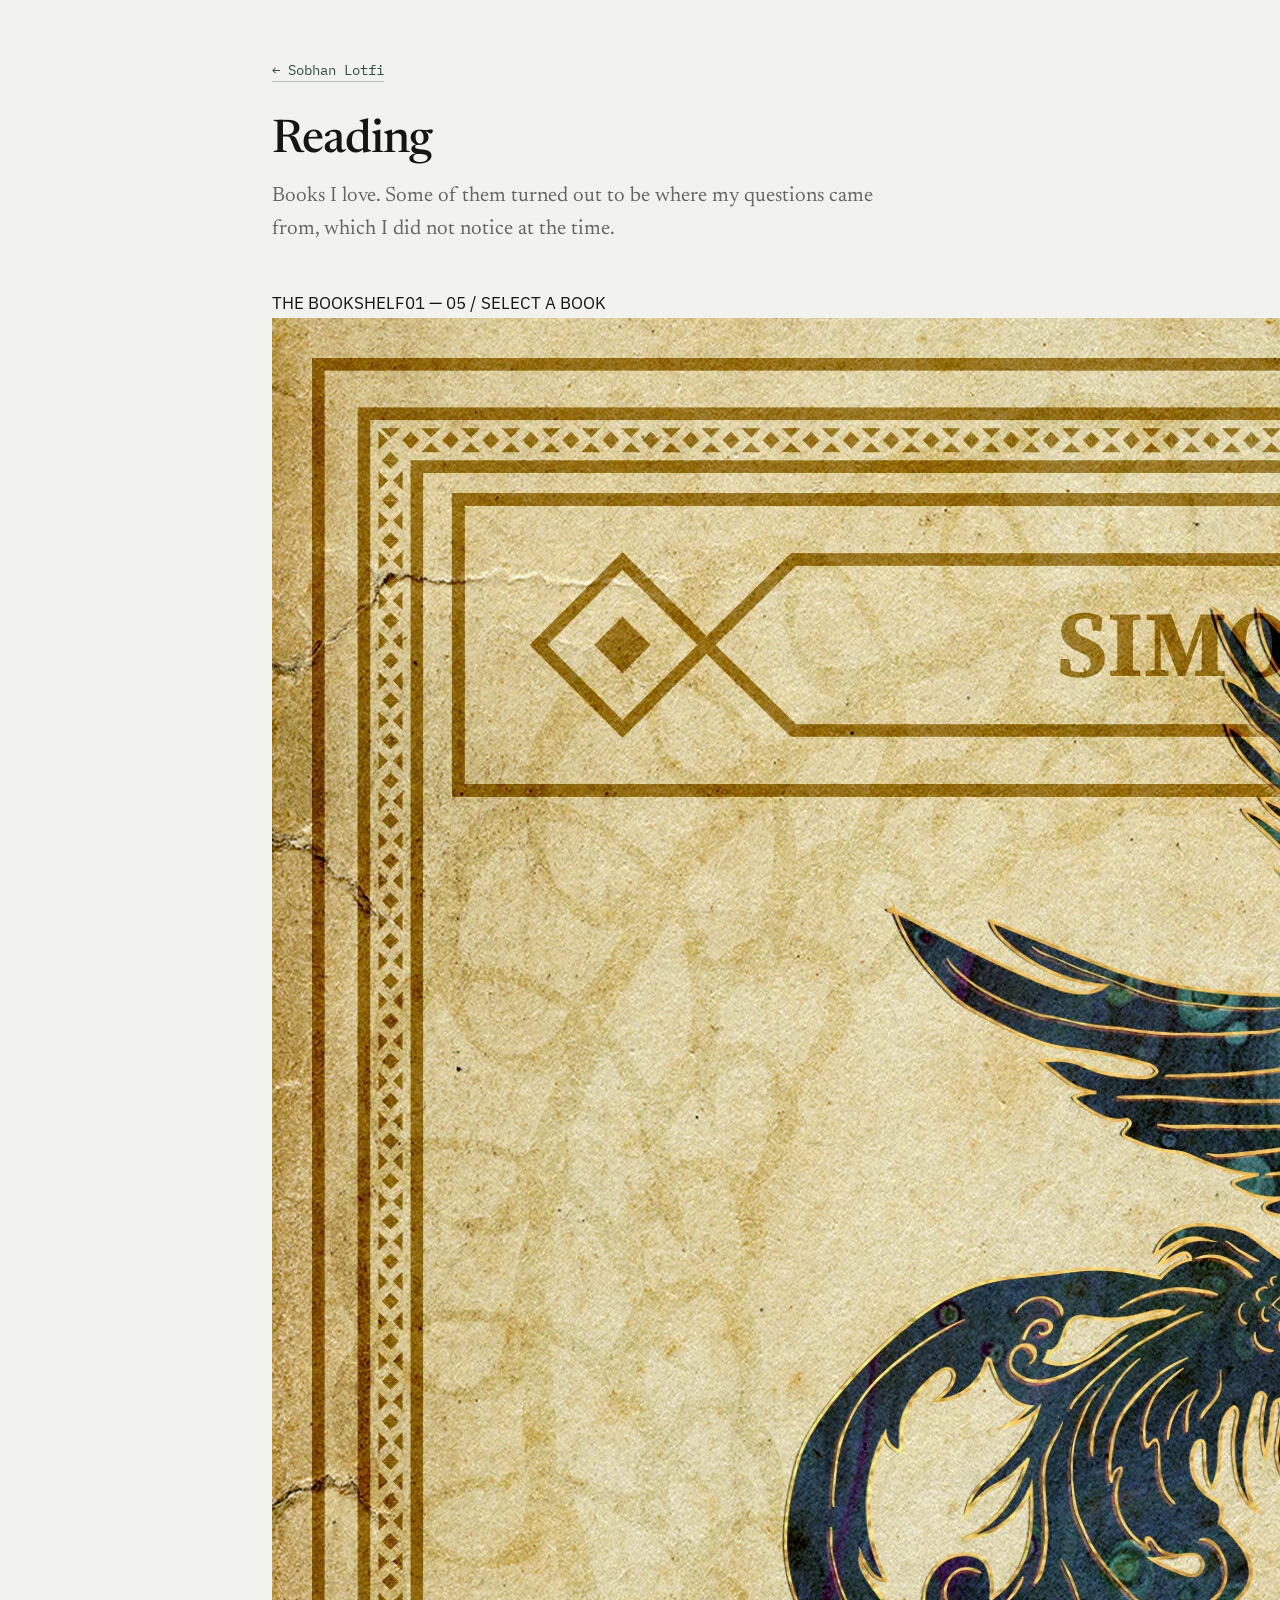
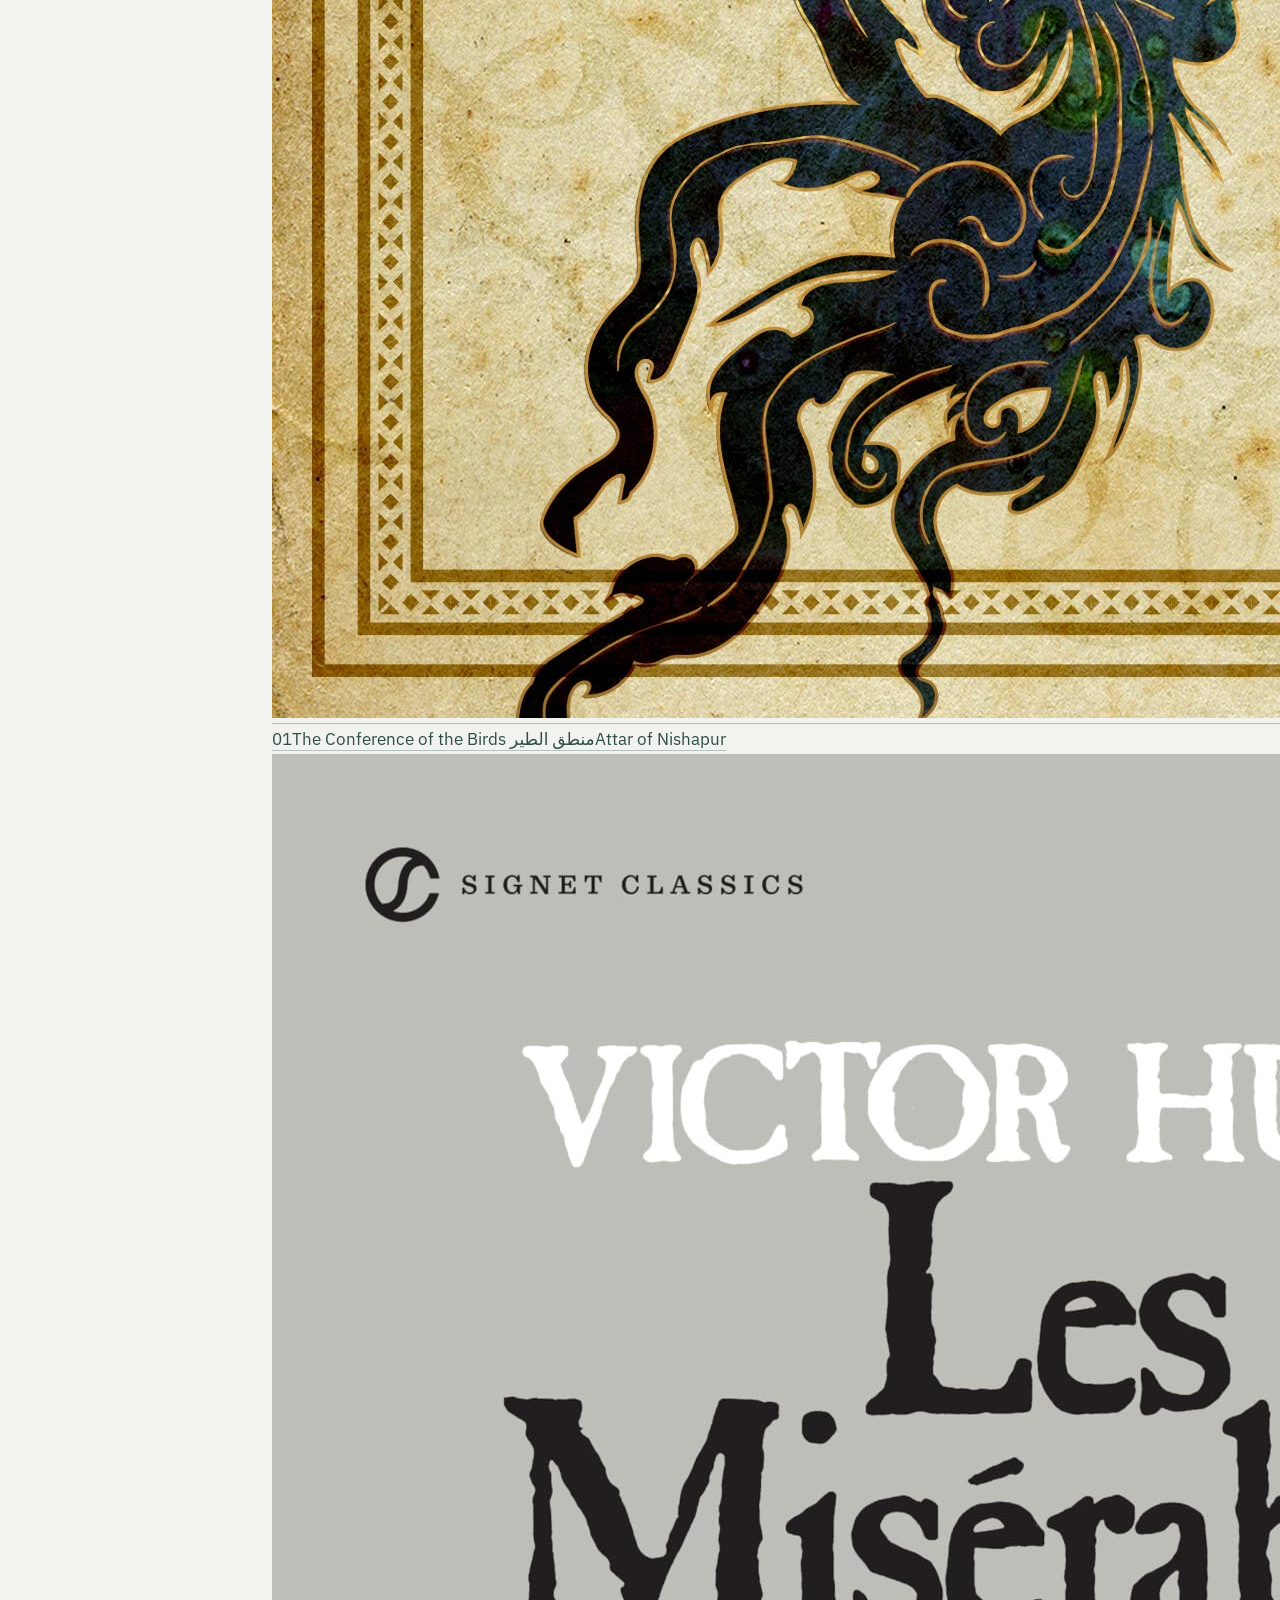
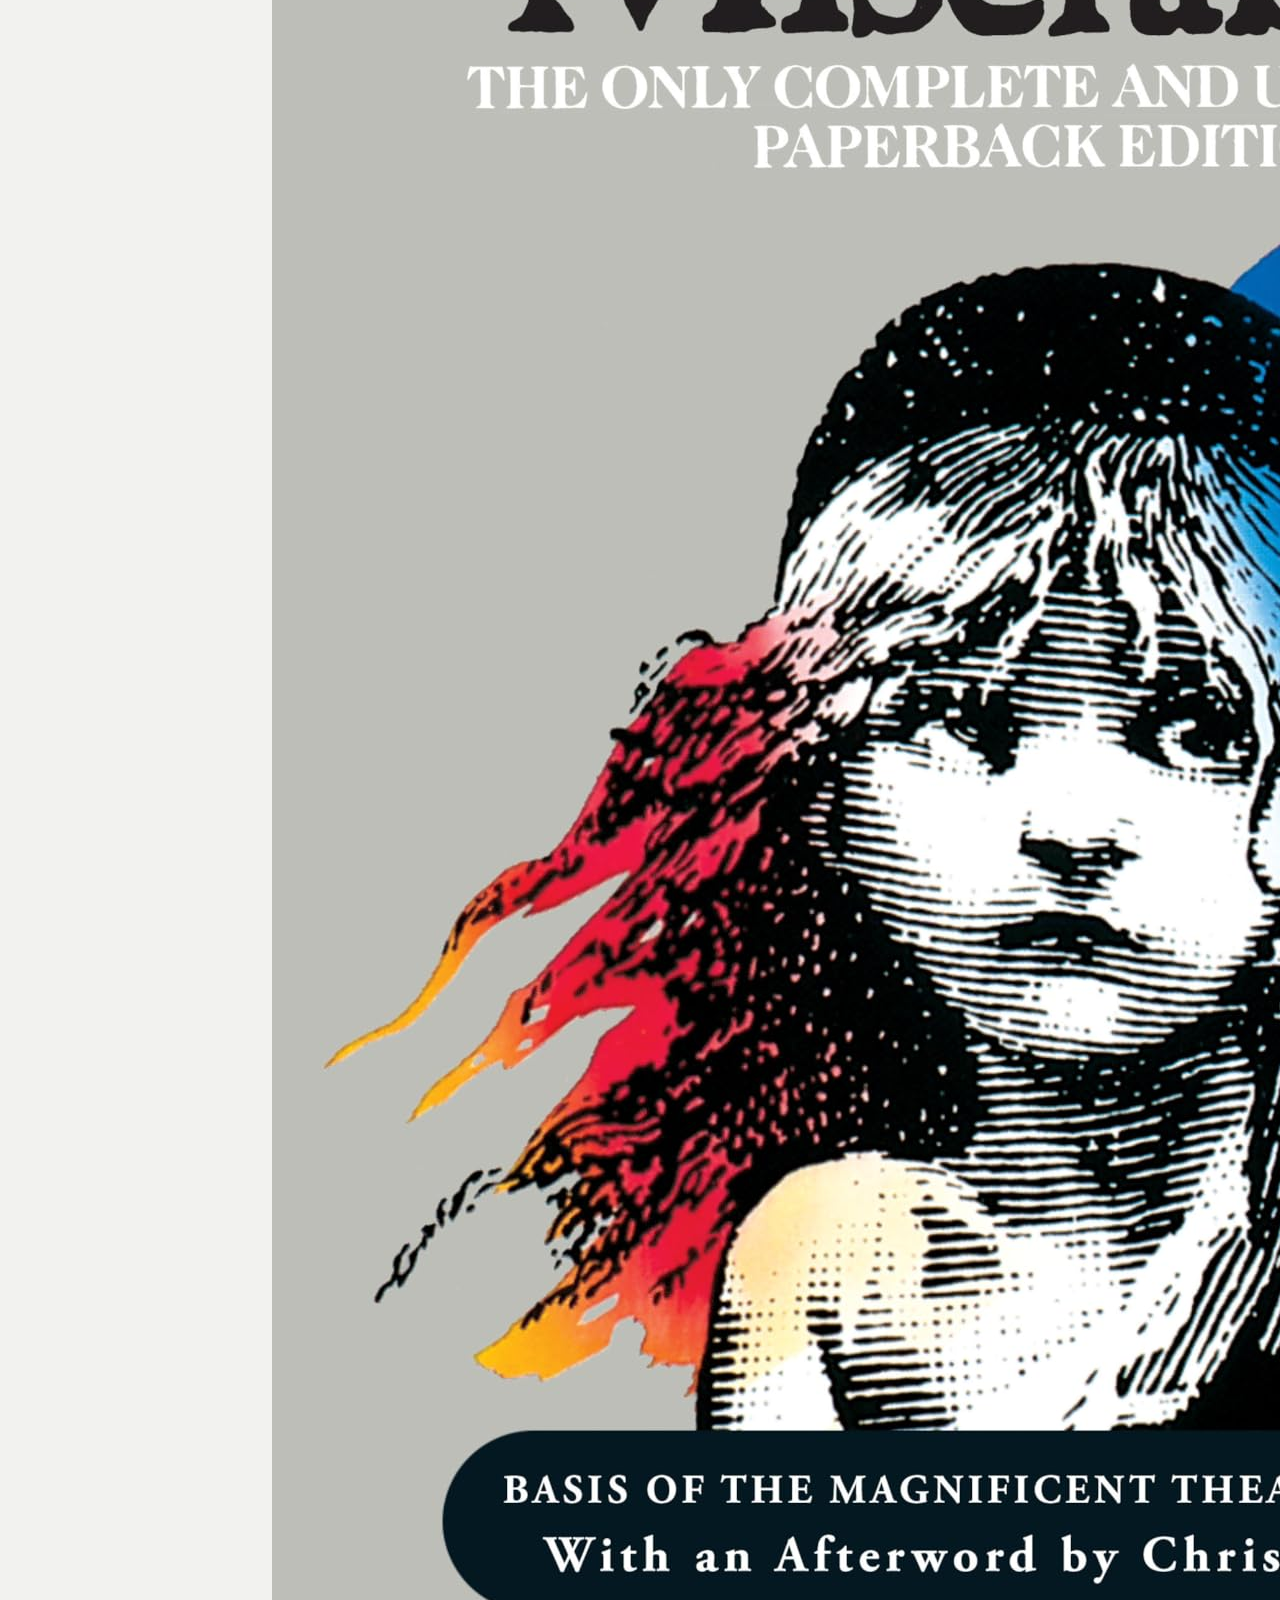
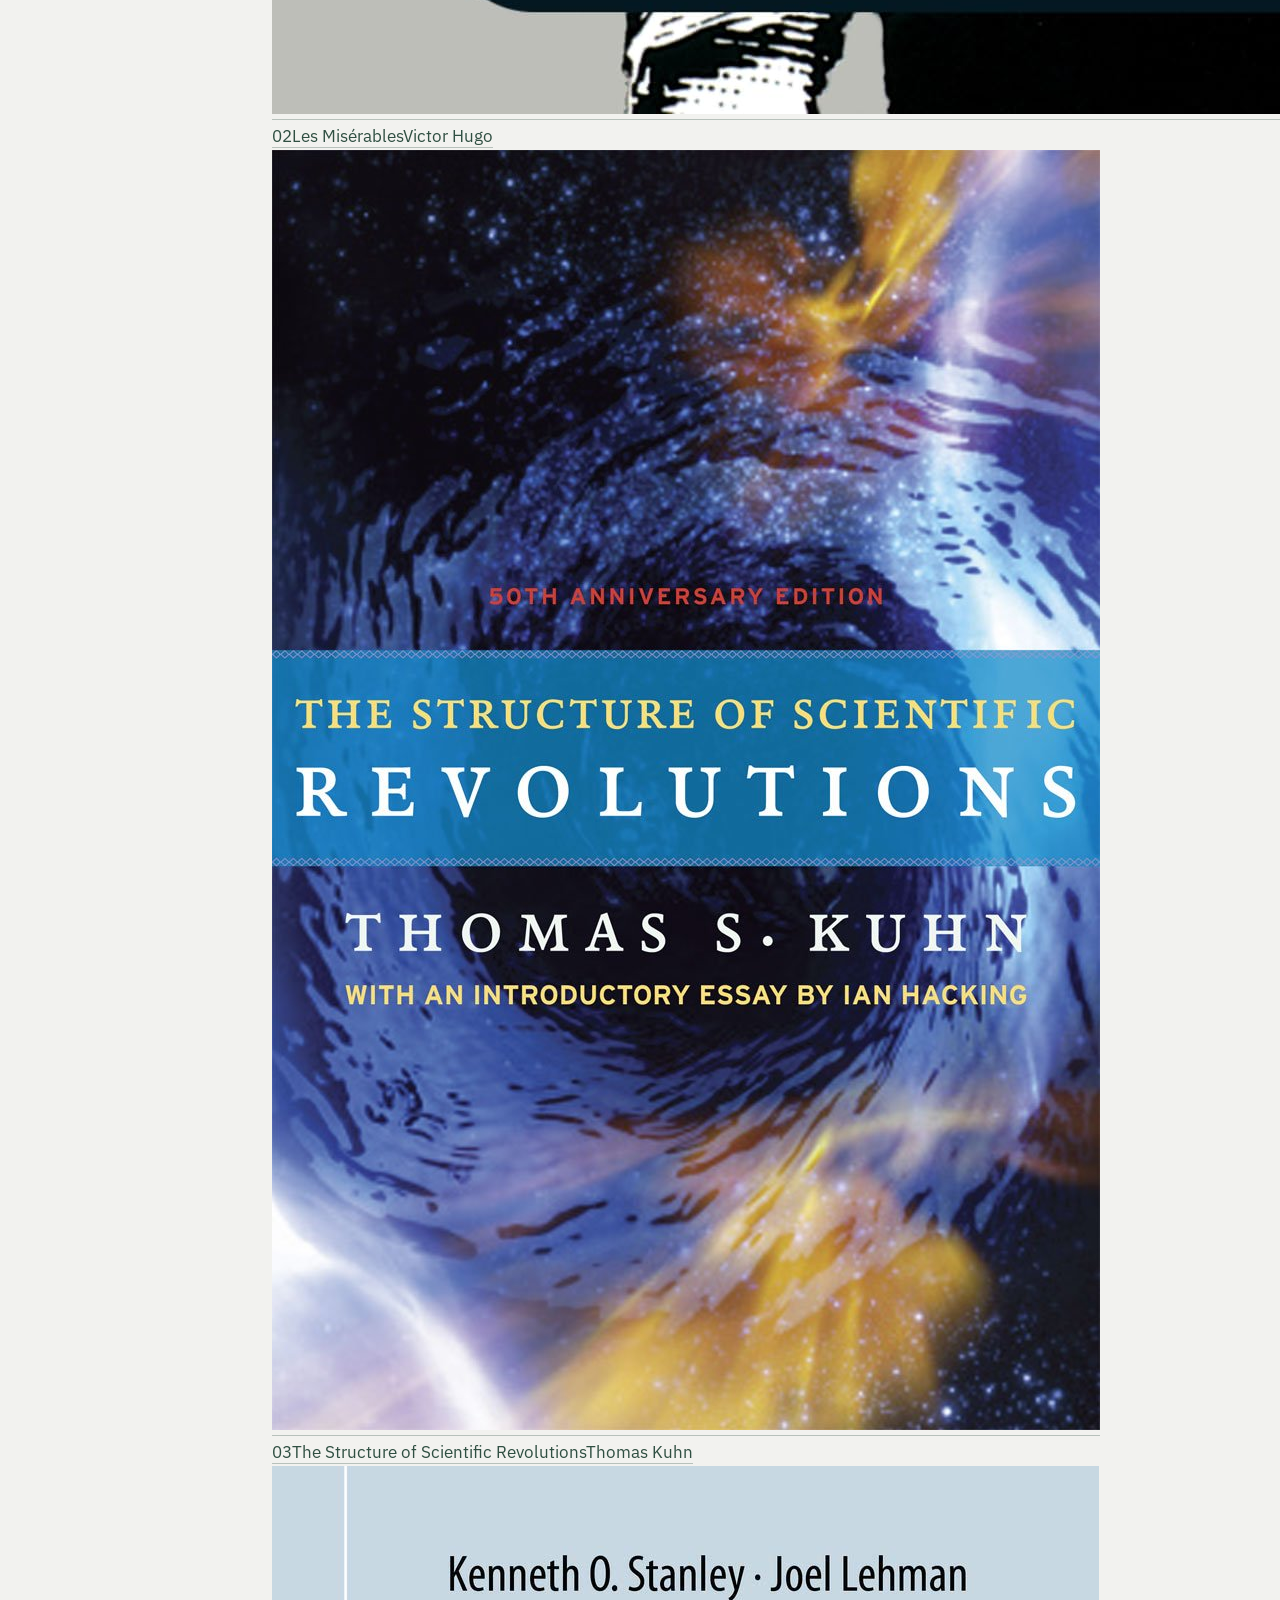
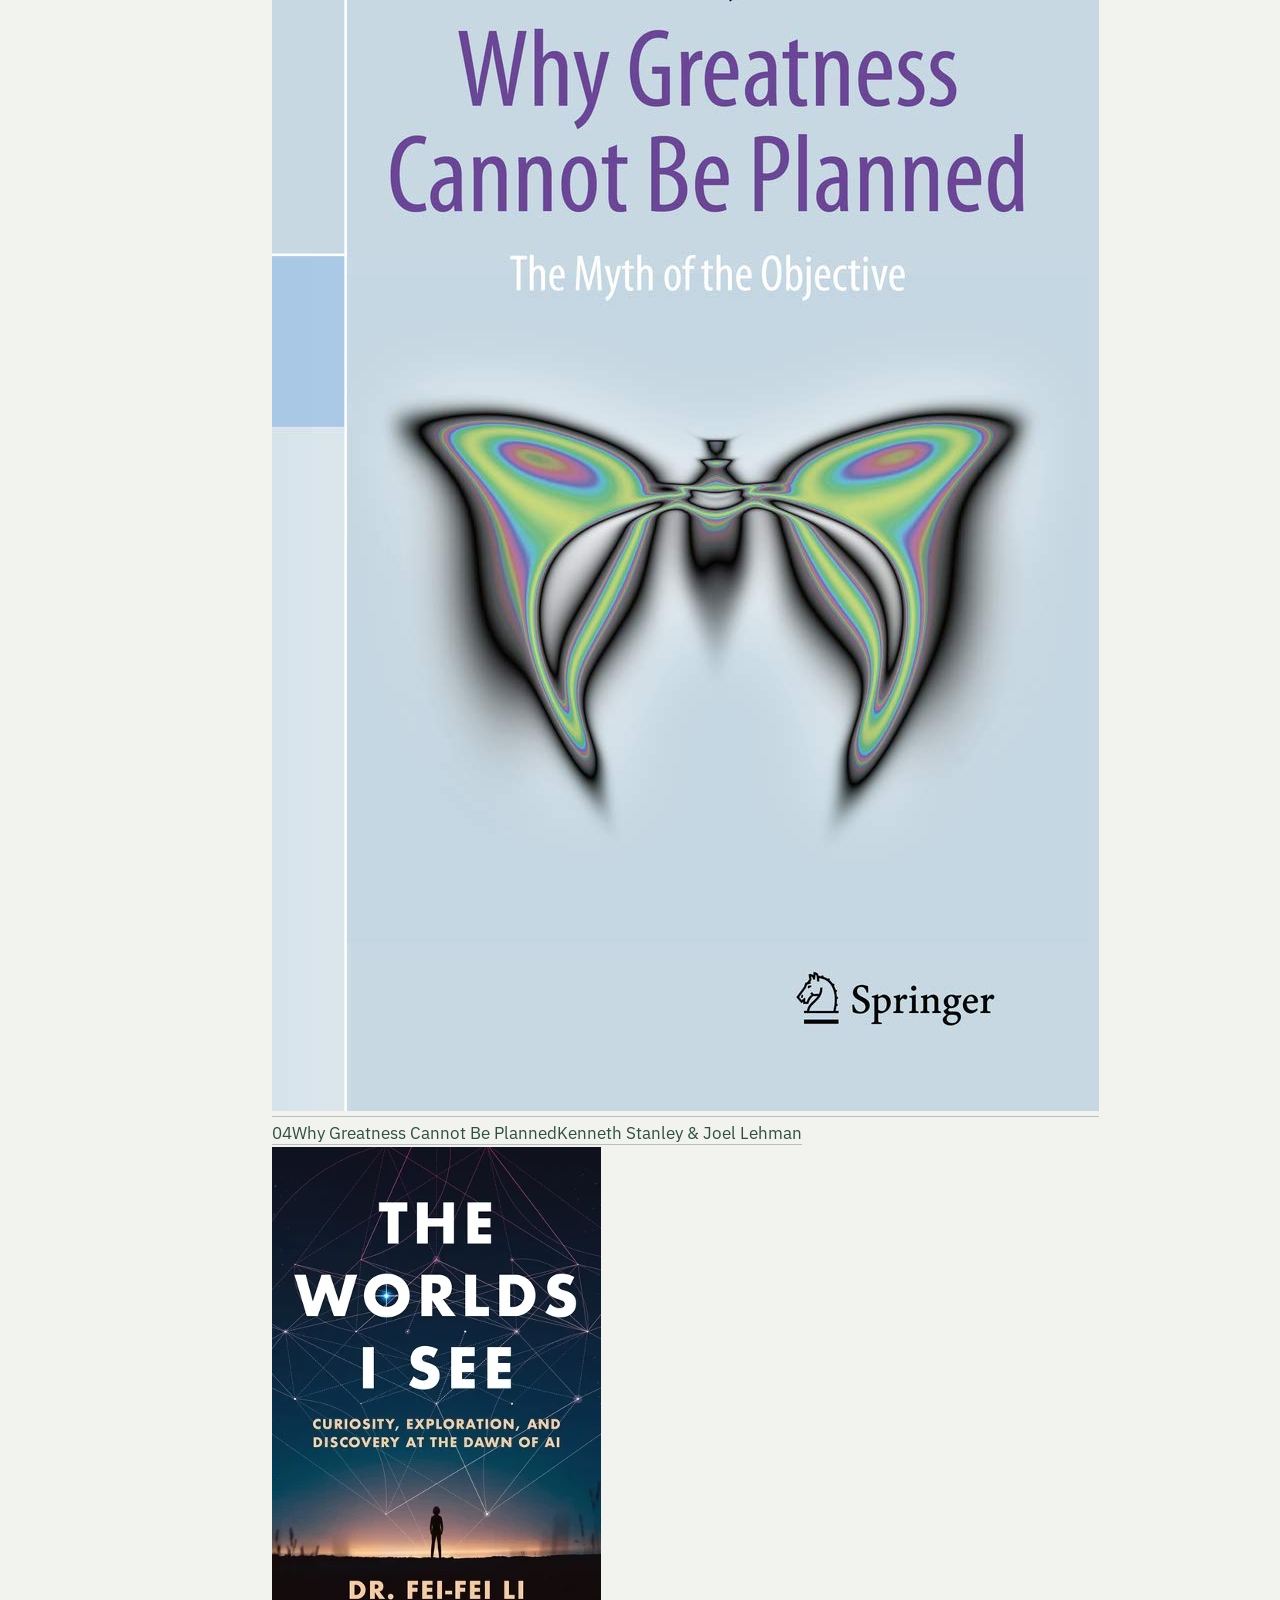
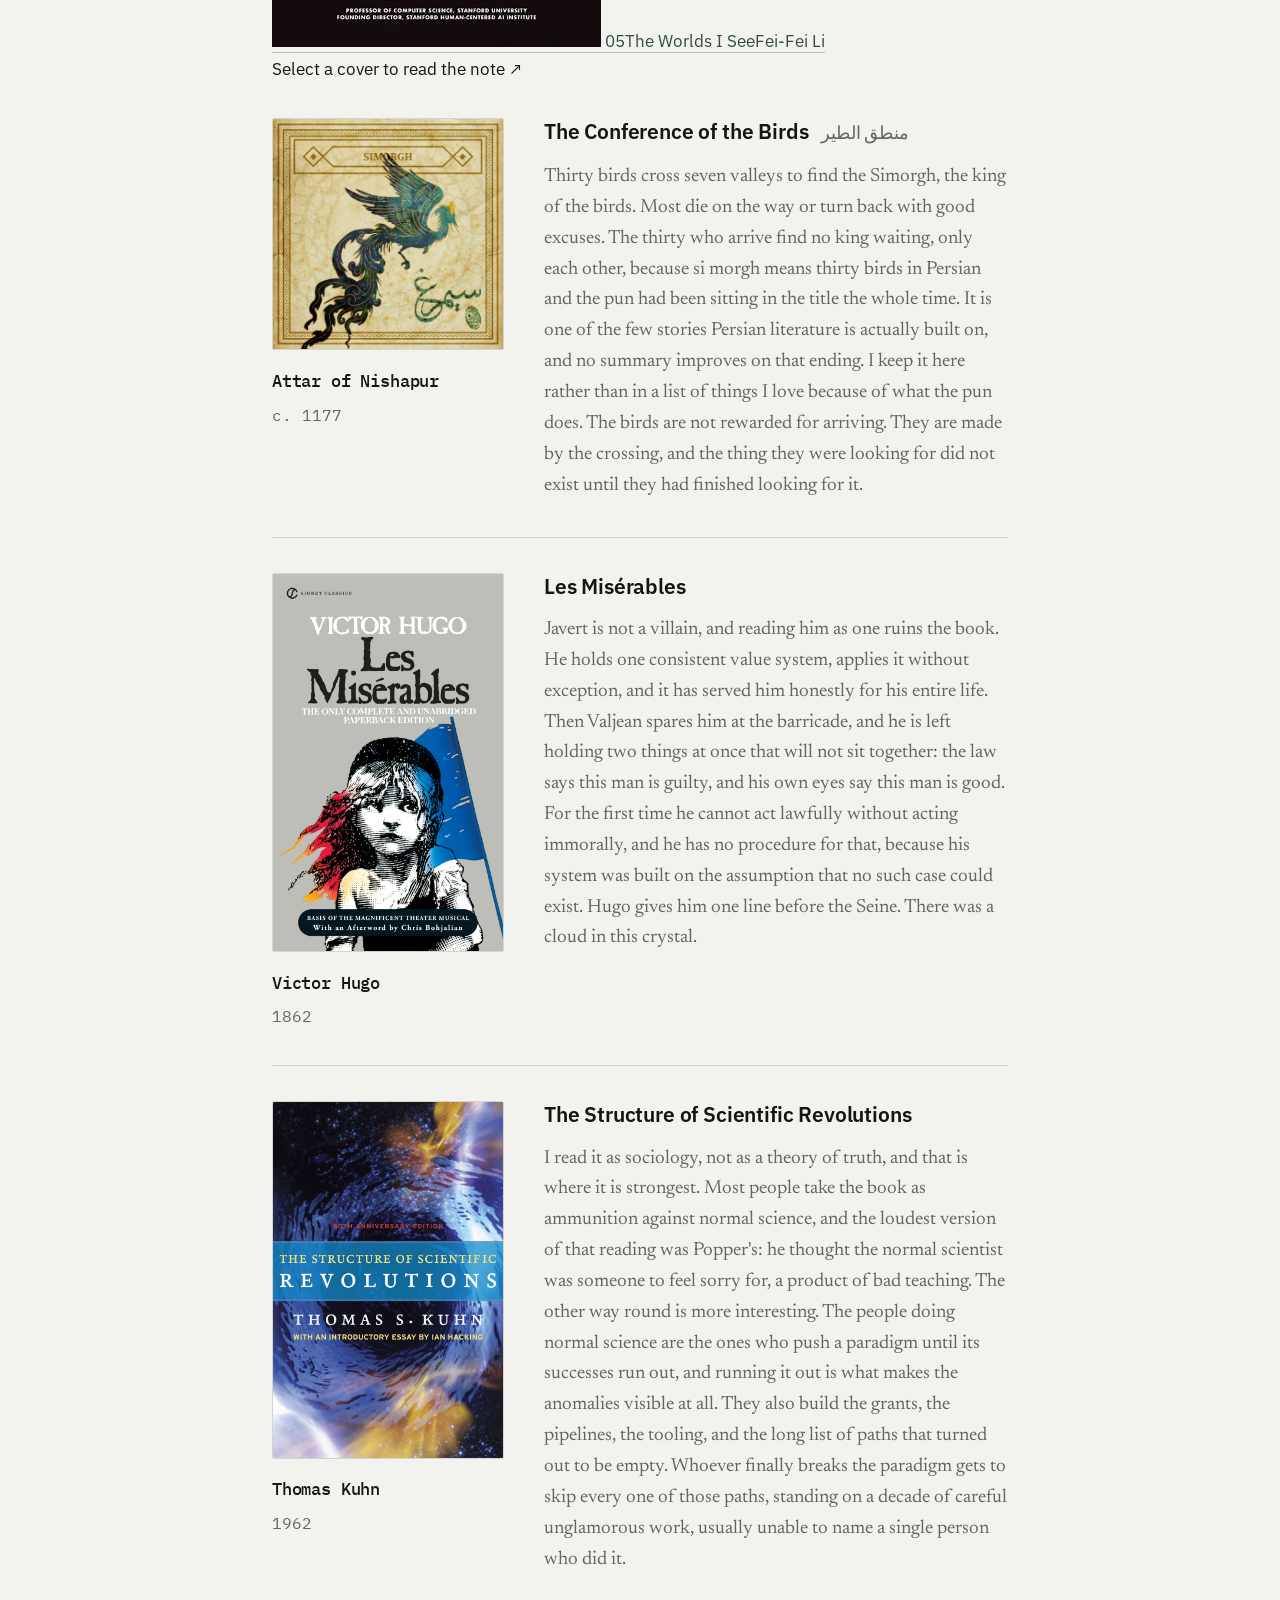
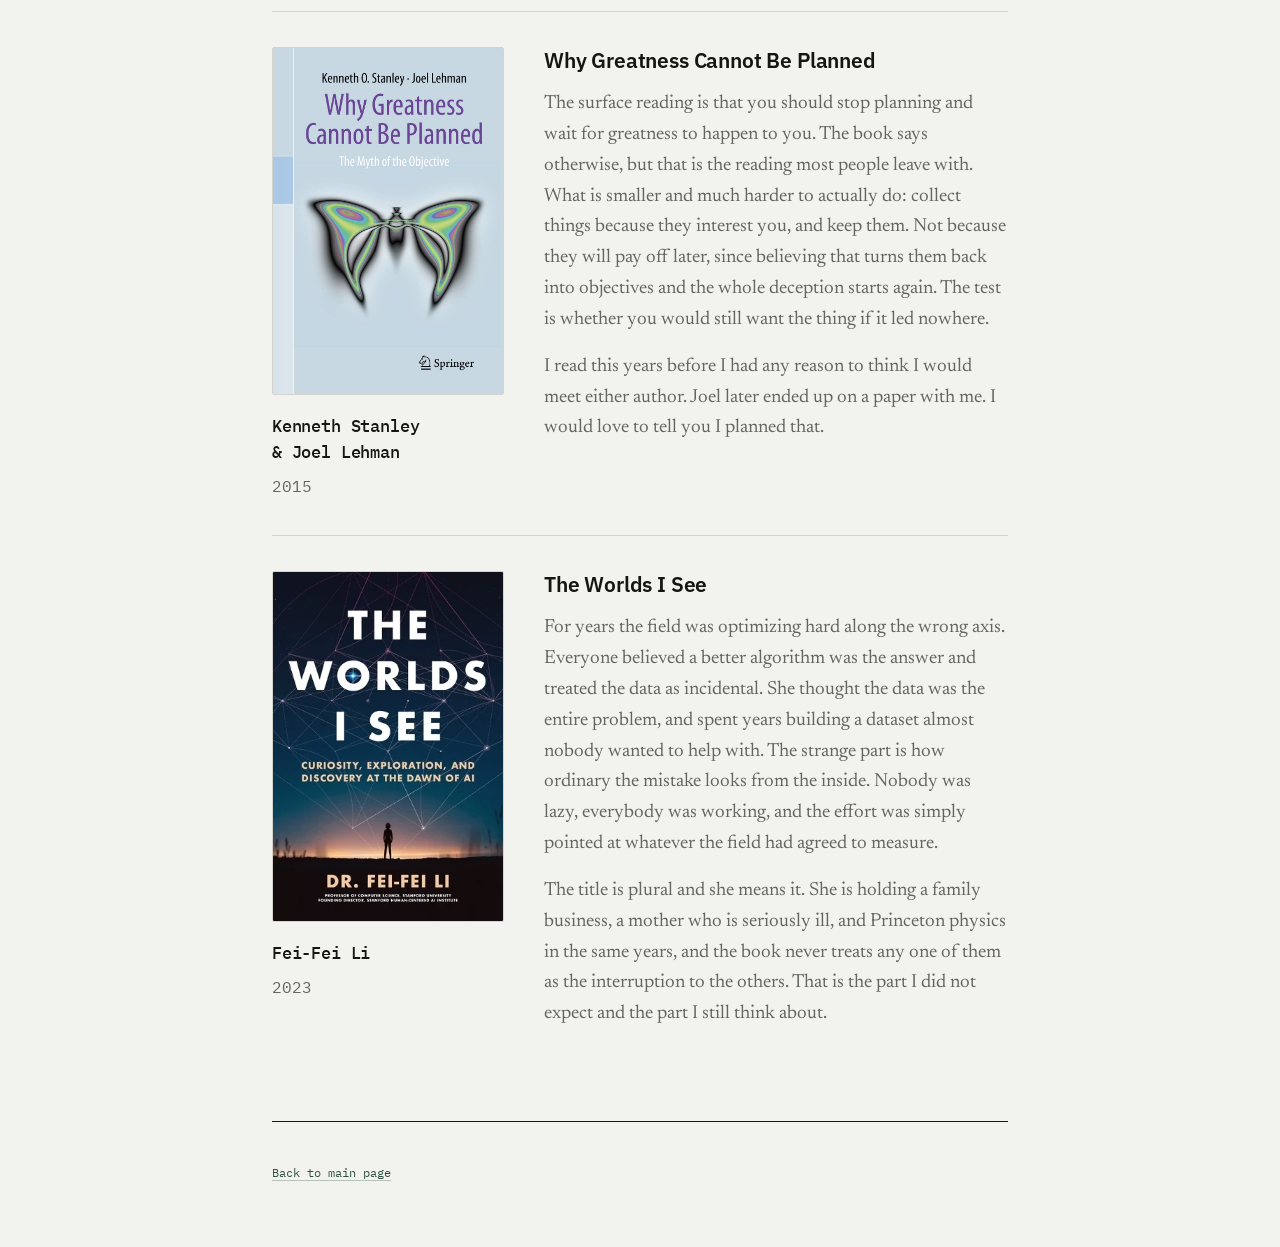
==== commit fefd08a9: "Update reading.html" ====
--- a/reading.html
+++ b/reading.html
@@ -1,5 +1,4 @@
 <!DOCTYPE html>
-
 <html lang="en">
 <head>
 <meta charset="utf-8"/>
--- a/style.css
+++ b/style.css
@@ -350,77 +350,3 @@
   .motion-ready section h2::after{transform:none!important;opacity:1!important}
   .portrait,.portrait:hover{transform:none!important;will-change:auto!important}
 }
-
-
-/* =================== Editorial edition / 2026 =================== */
-html{scroll-behavior:smooth}
-section[id],article.book[id]{scroll-margin-top:5.5rem}
-
-/* On wide screens the index occupies the existing outside margin;
-   the original 50rem content measure is unchanged. */
-.section-index{
-  position:fixed;z-index:8;top:32vh;
-  left:max(1rem,calc(50% - 37rem));
-  display:flex;flex-direction:column;align-items:flex-start;gap:.55rem;
-  width:9.2rem;font-family:var(--mono);font-size:.67rem;line-height:1.5;
-}
-.index-caption{font-size:.6rem;letter-spacing:.09em;color:var(--muted);margin-bottom:.9rem}
-.index-caption span{color:var(--rule)}
-.section-index a{display:flex;gap:.8rem;align-items:baseline;color:var(--muted);border:0;padding:.25rem .35rem .25rem 0;transition:transform .24s ease,color .24s ease}
-.section-index a:hover,.section-index a.is-active{color:var(--accent);transform:translateX(3px)}
-.section-index a.is-active{font-weight:500}
-.index-number{color:#9C9F95;font-size:.62rem;font-variant-numeric:tabular-nums}
-.section-index a.is-active .index-number{color:var(--accent)}
-.index-track{display:block;width:1px;height:65px;margin:.8rem 0 0 .4rem;background:var(--rule)}
-.index-progress{display:block;width:1px;height:var(--index-progress,0%);background:var(--accent);transition:height .24s ease}
-@media(max-width:1150px){
- .section-index{position:sticky;top:0;left:auto;width:auto;display:flex;flex-direction:row;gap:clamp(.5rem,3vw,1.8rem);align-items:center;overflow-x:auto;white-space:nowrap;scrollbar-width:none;margin:2rem 0 0;padding:.8rem .4rem;background:rgba(242,242,239,.97);border-top:1px solid var(--rule);border-bottom:1px solid var(--rule);backdrop-filter:blur(10px)}
- .section-index::-webkit-scrollbar{display:none}
- .section-index .index-caption,.section-index .index-track{display:none}
- .section-index a{flex-shrink:0;font-size:.69rem;padding:.2rem 0}
-}
-@media(min-width:1151px) and (max-width:1300px){.section-index{left:.75rem;width:8.5rem}}
-@media(max-width:540px){.section-index{gap:1rem;margin-top:1.4rem}.section-index a{font-size:.65rem;gap:.3rem}.index-number{font-size:.55rem}}
-
-/* Awards remain a ledger but become a deliberate editorial showcase. */
-.ledger{counter-reset:award}
-.ledger li{counter-increment:award;position:relative;grid-template-columns:var(--meta-col) minmax(0,1fr) auto;column-gap:1.5rem;padding:1.45rem 0 1.6rem;align-items:center;transition:background .25s ease,padding .25s ease}
-.ledger li::before{content:counter(award,decimal-leading-zero);position:absolute;left:-2rem;top:1.7rem;font-family:var(--mono);font-size:.63rem;color:var(--accent);opacity:.55}
-.ledger .when{font-size:.82rem;align-self:start;padding-top:.25rem}
-.ledger .what{font-family:var(--display);font-size:clamp(1.13rem,2vw,1.46rem);font-weight:500;line-height:1.3;letter-spacing:-.015em}
-.ledger .figure{font-family:var(--display);font-size:clamp(1.2rem,2.4vw,1.8rem);font-weight:500;white-space:normal;line-height:1.2;max-width:13rem}
-.ledger .figure small{font-family:var(--mono);font-size:.6rem;letter-spacing:.055em;line-height:1.5;margin-top:.5rem}
-.ledger li:first-child{border-top:1px solid var(--rule)}
-.ledger li:first-child .figure{color:var(--accent);font-size:clamp(1.55rem,2.8vw,2.1rem)}
-@media(hover:hover){.ledger li:hover{background:var(--wash)}}
-@media(max-width:820px){
- .ledger li{grid-template-columns:minmax(0,1fr) auto;gap:.55rem 1rem;padding:1.35rem 0}
- .ledger .when{grid-column:1/-1}
- .ledger li::before{left:auto;right:0;top:1.4rem}
- .ledger .figure{max-width:10rem;font-size:1.25rem}
-}
-@media(max-width:410px){.ledger li{grid-template-columns:1fr}.ledger .figure{text-align:left;max-width:none}.ledger .figure small{margin-top:.2rem}}
-
-/* The bookshelf is a visual index, not a replacement for any essay. */
-.library-index{margin:0 0 2.1rem;padding:1.1rem 0 1.6rem;border-top:1px solid var(--ink);border-bottom:1px solid var(--rule)}
-.library-heading{display:flex;justify-content:space-between;gap:1rem;font-family:var(--mono);font-size:.69rem;color:var(--accent);letter-spacing:.09em;margin:0 0 1.35rem}
-.library-heading span:last-child{color:var(--muted)}
-.library-shelf{display:grid;grid-template-columns:repeat(5,minmax(0,1fr));gap:1.15rem;align-items:start}
-.shelf-book{display:flex;flex-direction:column;min-width:0;color:var(--ink);border:0!important}
-.shelf-cover{display:block;overflow:hidden;aspect-ratio:2/3;border:1px solid var(--rule);background:#E4E4DD;box-shadow:3px 4px 0 rgba(47,79,66,.10);transition:transform .35s cubic-bezier(.16,1,.3,1),box-shadow .35s ease}
-.shelf-cover img{width:100%;height:100%;object-fit:cover;display:block;transition:transform .45s ease}
-.shelf-number{font-family:var(--mono);color:var(--accent);font-size:.66rem;margin-top:.7rem}
-.shelf-title{font-family:var(--display);font-size:1rem;line-height:1.25;margin-top:.23rem}
-.shelf-author{font-family:var(--mono);font-size:.65rem;line-height:1.4;color:var(--muted);margin-top:.28rem}
-.shelf-book:is(:hover,:focus-visible) .shelf-cover,.shelf-book.is-current .shelf-cover{transform:translateY(-5px);box-shadow:5px 9px 0 rgba(47,79,66,.15)}
-.shelf-book:is(:hover,:focus-visible) .shelf-cover img{transform:scale(1.04)}
-.shelf-book:focus-visible{outline:2px solid var(--accent);outline-offset:4px}
-.library-hint{margin-top:1.3rem;font-family:var(--mono);font-size:.69rem;color:var(--muted)}
-.library-hint span{color:var(--accent)}
-@media(max-width:620px){
- .library-shelf{display:flex;overflow-x:auto;gap:1rem;scroll-snap-type:x mandatory;padding-bottom:.65rem;scrollbar-color:var(--rule) transparent}
- .shelf-book{flex:0 0 118px;scroll-snap-align:start}
- .library-heading{font-size:.59rem}
- .shelf-title{font-size:.93rem}
-}
-@media(prefers-reduced-motion:reduce){html{scroll-behavior:auto}.shelf-cover,.shelf-cover img,.section-index a{transition:none!important}}
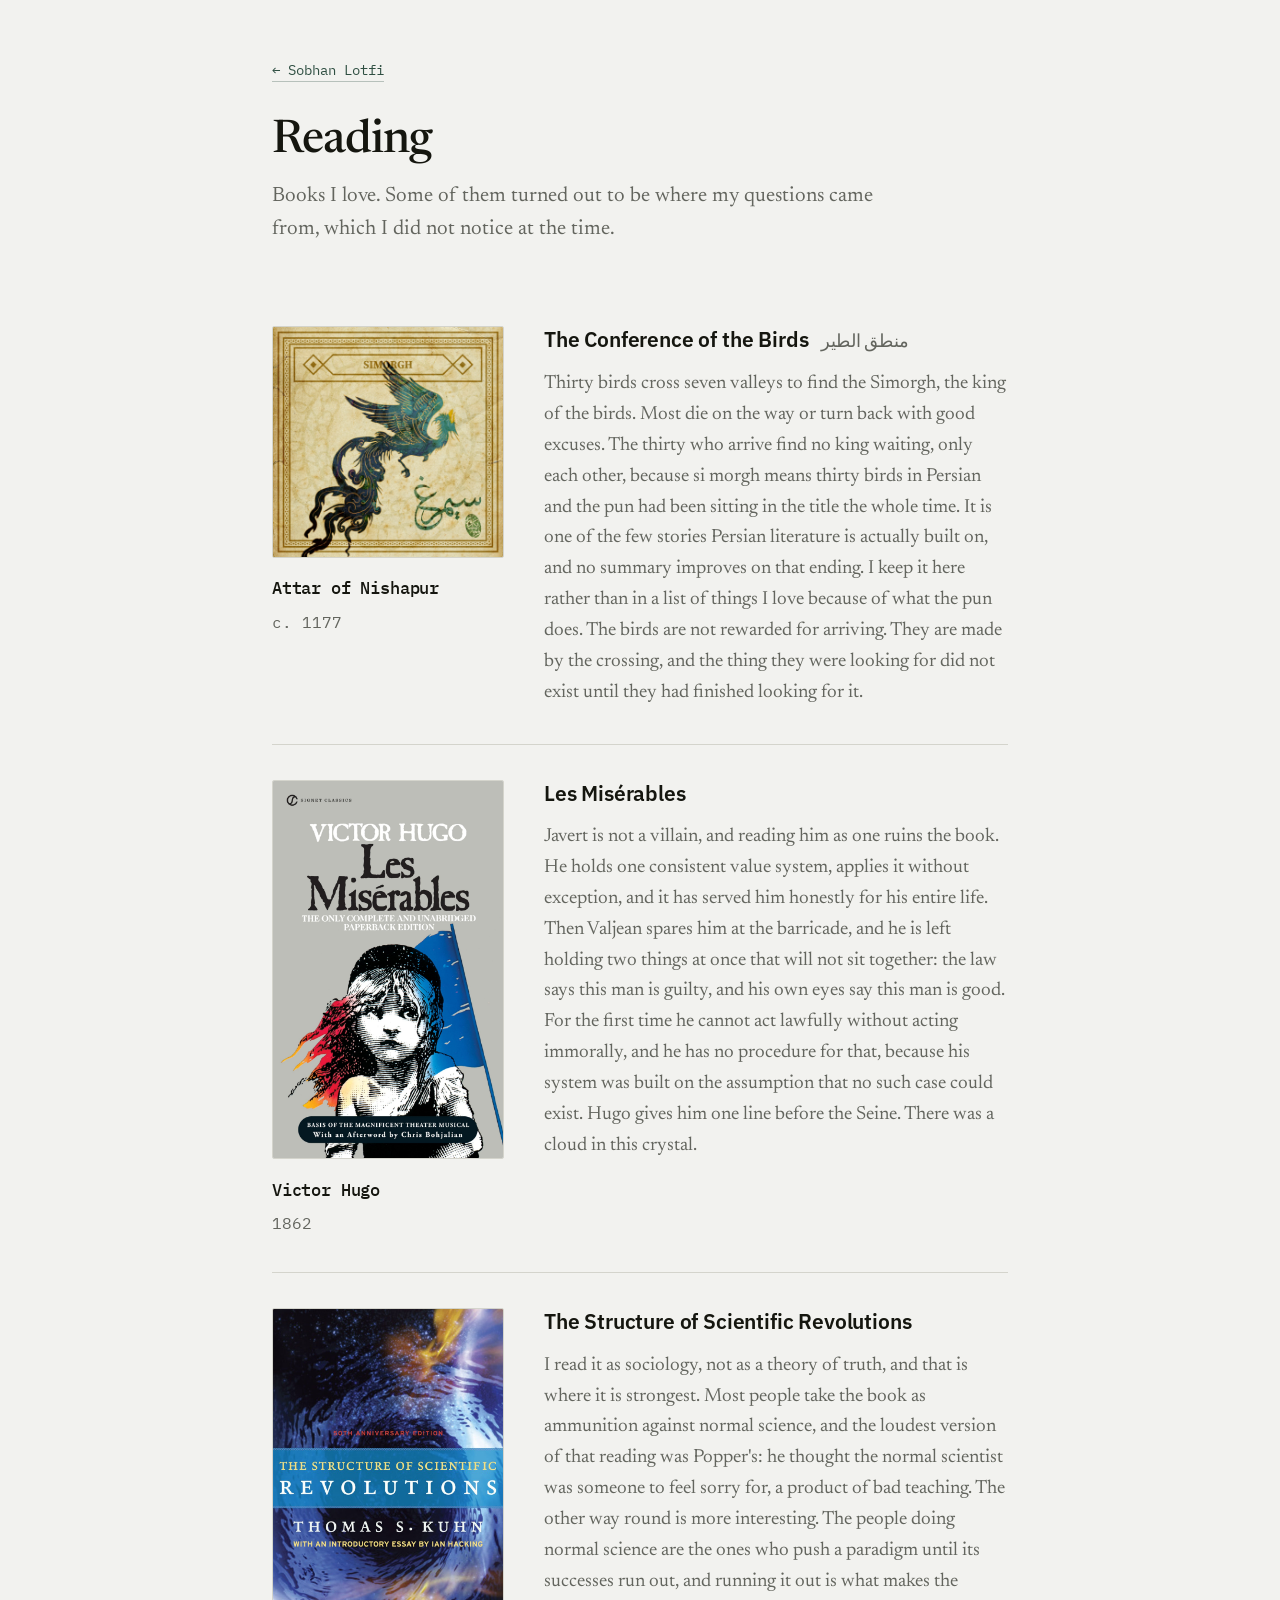
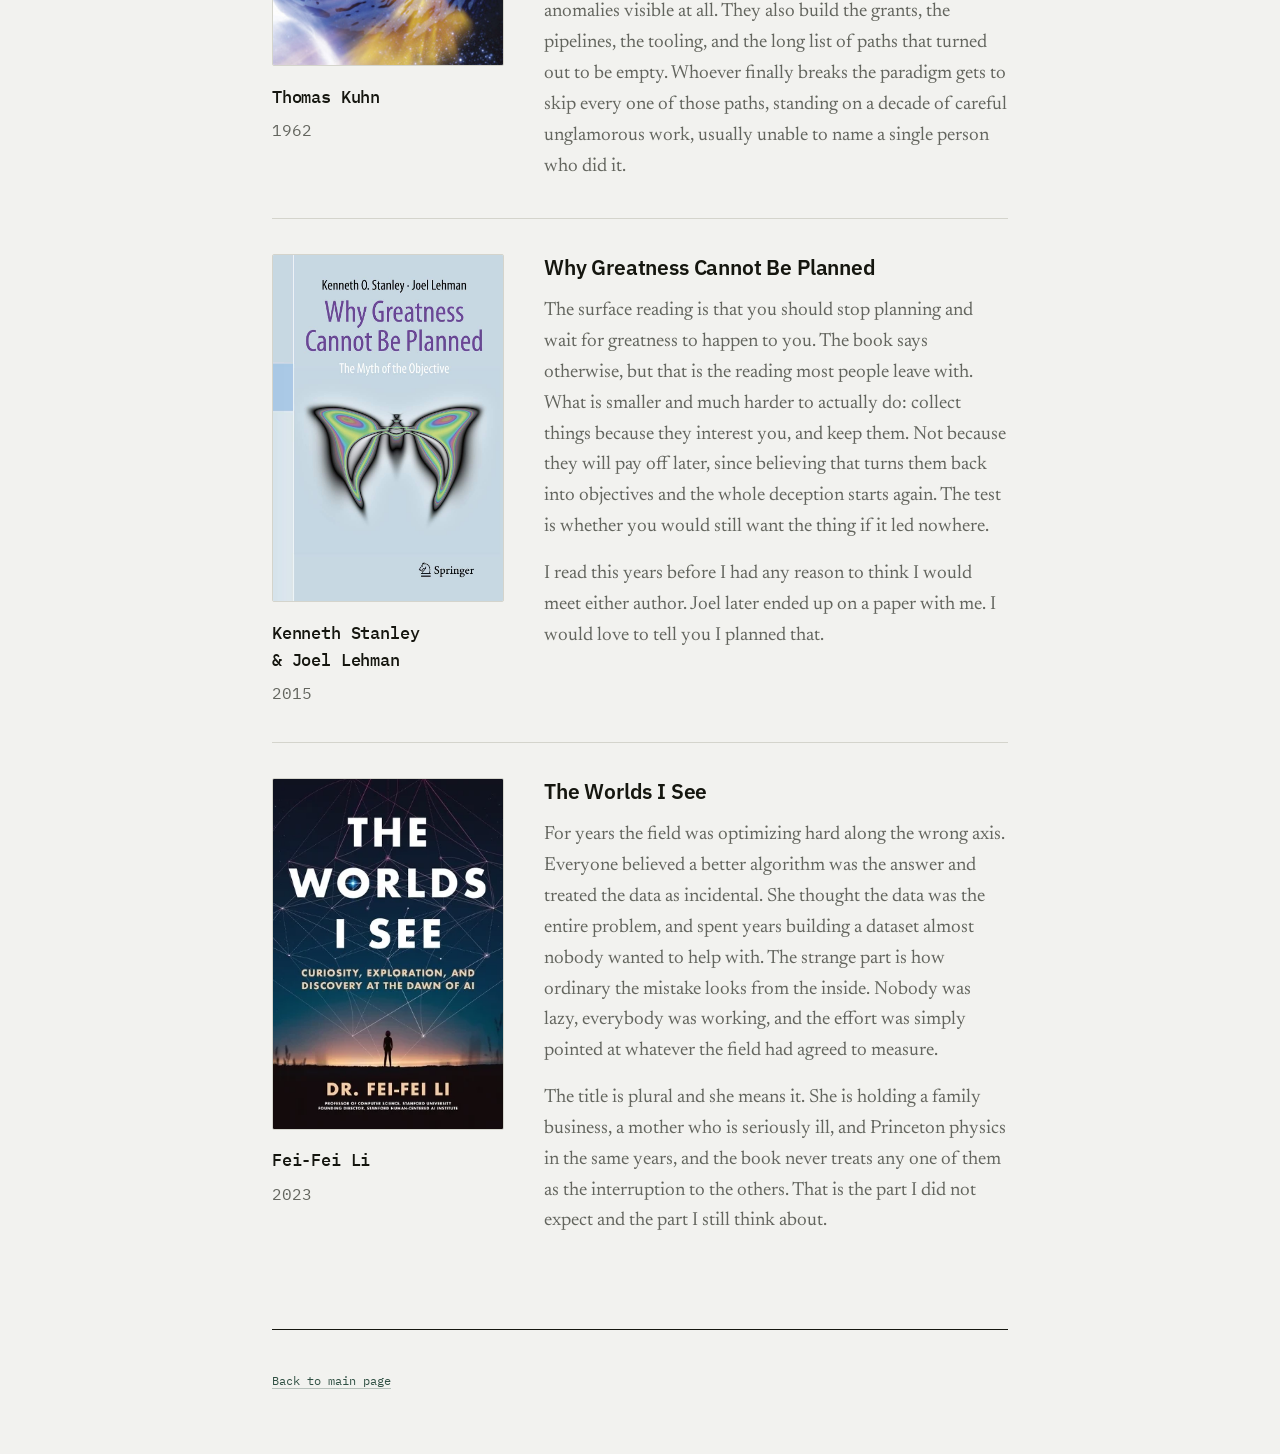
==== commit e7c328ed: "Update reading.html" ====
--- a/reading.html
+++ b/reading.html
@@ -22,32 +22,6 @@
 <h1>Reading</h1>
 <p class="standfirst">Books I love. Some of them turned out to be where my questions came from, which I did not notice at the time.</p>
 </div>
-<nav class="library-index" aria-label="Browse books">
-  <div class="library-heading"><span>THE BOOKSHELF</span><span>01 — 05 / SELECT A BOOK</span></div>
-  <div class="library-shelf">
-    <a class="shelf-book" href="#book-01" aria-label="Jump to The Conference of the Birds منطق الطیر">
-      <span class="shelf-cover"><img src="attar.webp" alt="" loading="lazy"></span>
-      <span class="shelf-number">01</span><span class="shelf-title">The Conference of the Birds منطق الطیر</span><span class="shelf-author">Attar of Nishapur</span>
-    </a>
-    <a class="shelf-book" href="#book-02" aria-label="Jump to Les Misérables">
-      <span class="shelf-cover"><img src="victor.jpg" alt="" loading="lazy"></span>
-      <span class="shelf-number">02</span><span class="shelf-title">Les Misérables</span><span class="shelf-author">Victor Hugo</span>
-    </a>
-    <a class="shelf-book" href="#book-03" aria-label="Jump to The Structure of Scientific Revolutions">
-      <span class="shelf-cover"><img src="thomas.jpg" alt="" loading="lazy"></span>
-      <span class="shelf-number">03</span><span class="shelf-title">The Structure of Scientific Revolutions</span><span class="shelf-author">Thomas Kuhn</span>
-    </a>
-    <a class="shelf-book" href="#book-04" aria-label="Jump to Why Greatness Cannot Be Planned">
-      <span class="shelf-cover"><img src="joel.jpg" alt="" loading="lazy"></span>
-      <span class="shelf-number">04</span><span class="shelf-title">Why Greatness Cannot Be Planned</span><span class="shelf-author">Kenneth Stanley &amp; Joel Lehman</span>
-    </a>
-    <a class="shelf-book" href="#book-05" aria-label="Jump to The Worlds I See">
-      <span class="shelf-cover"><img src="feifei.webp" alt="" loading="lazy"></span>
-      <span class="shelf-number">05</span><span class="shelf-title">The Worlds I See</span><span class="shelf-author">Fei-Fei Li</span>
-    </a>
-  </div>
-  <p class="library-hint">Select a cover to read the note <span aria-hidden="true">↗</span></p>
-</nav>
 <article class="book" id="book-01">
 <div class="book-meta"><img alt="The Conference of the Birds" class="book-cover" src="attar.webp"/><span class="who">Attar of Nishapur</span><span class="when">c. 1177</span></div>
 <div><h3>The Conference of the Birds <span class="native">منطق الطیر</span></h3><div class="book-note"><p>Thirty birds cross seven valleys to find the Simorgh, the king of the birds. Most die on the way or turn back with good excuses. The thirty who arrive find no king waiting, only each other, because si morgh means thirty birds in Persian and the pun had been sitting in the title the whole time. It is one of the few stories Persian literature is actually built on, and no summary improves on that ending. I keep it here rather than in a list of things I love because of what the pun does. The birds are not rewarded for arriving. They are made by the crossing, and the thing they were looking for did not exist until they had finished looking for it.</p></div></div>
